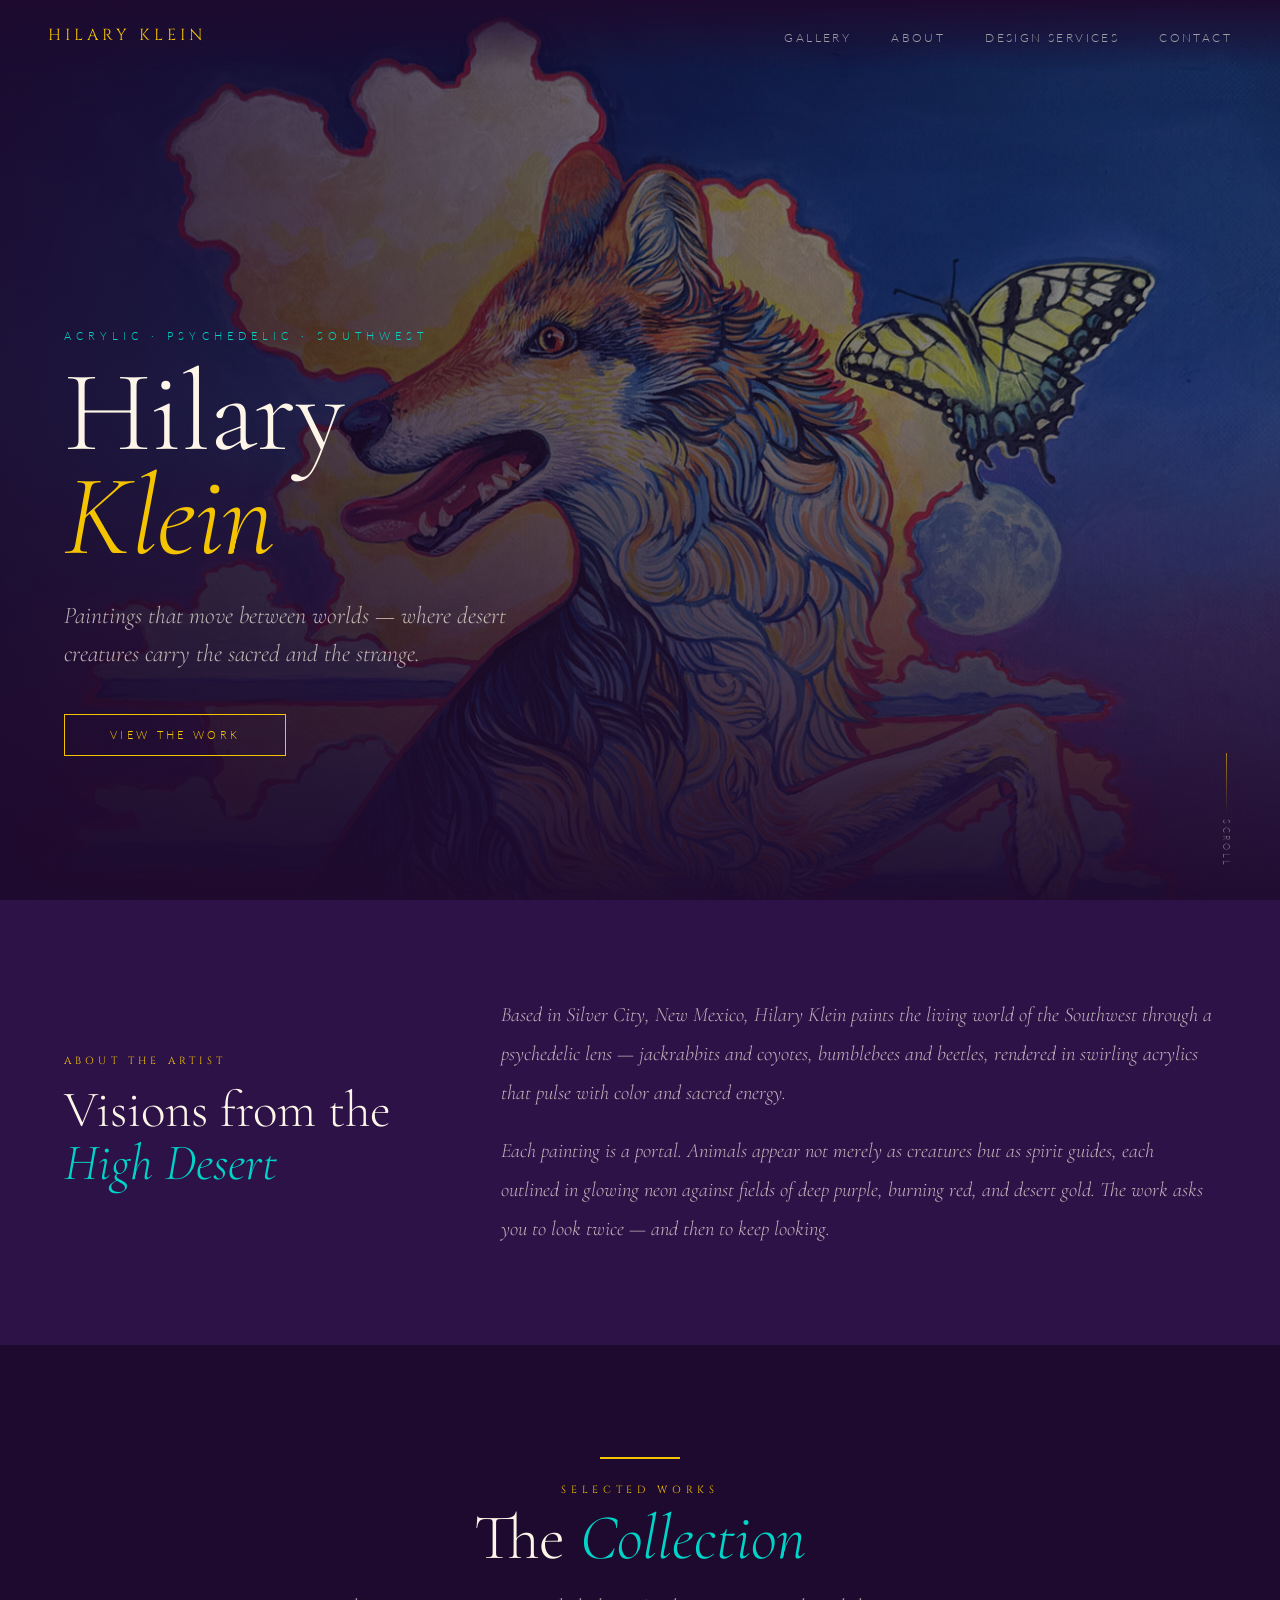
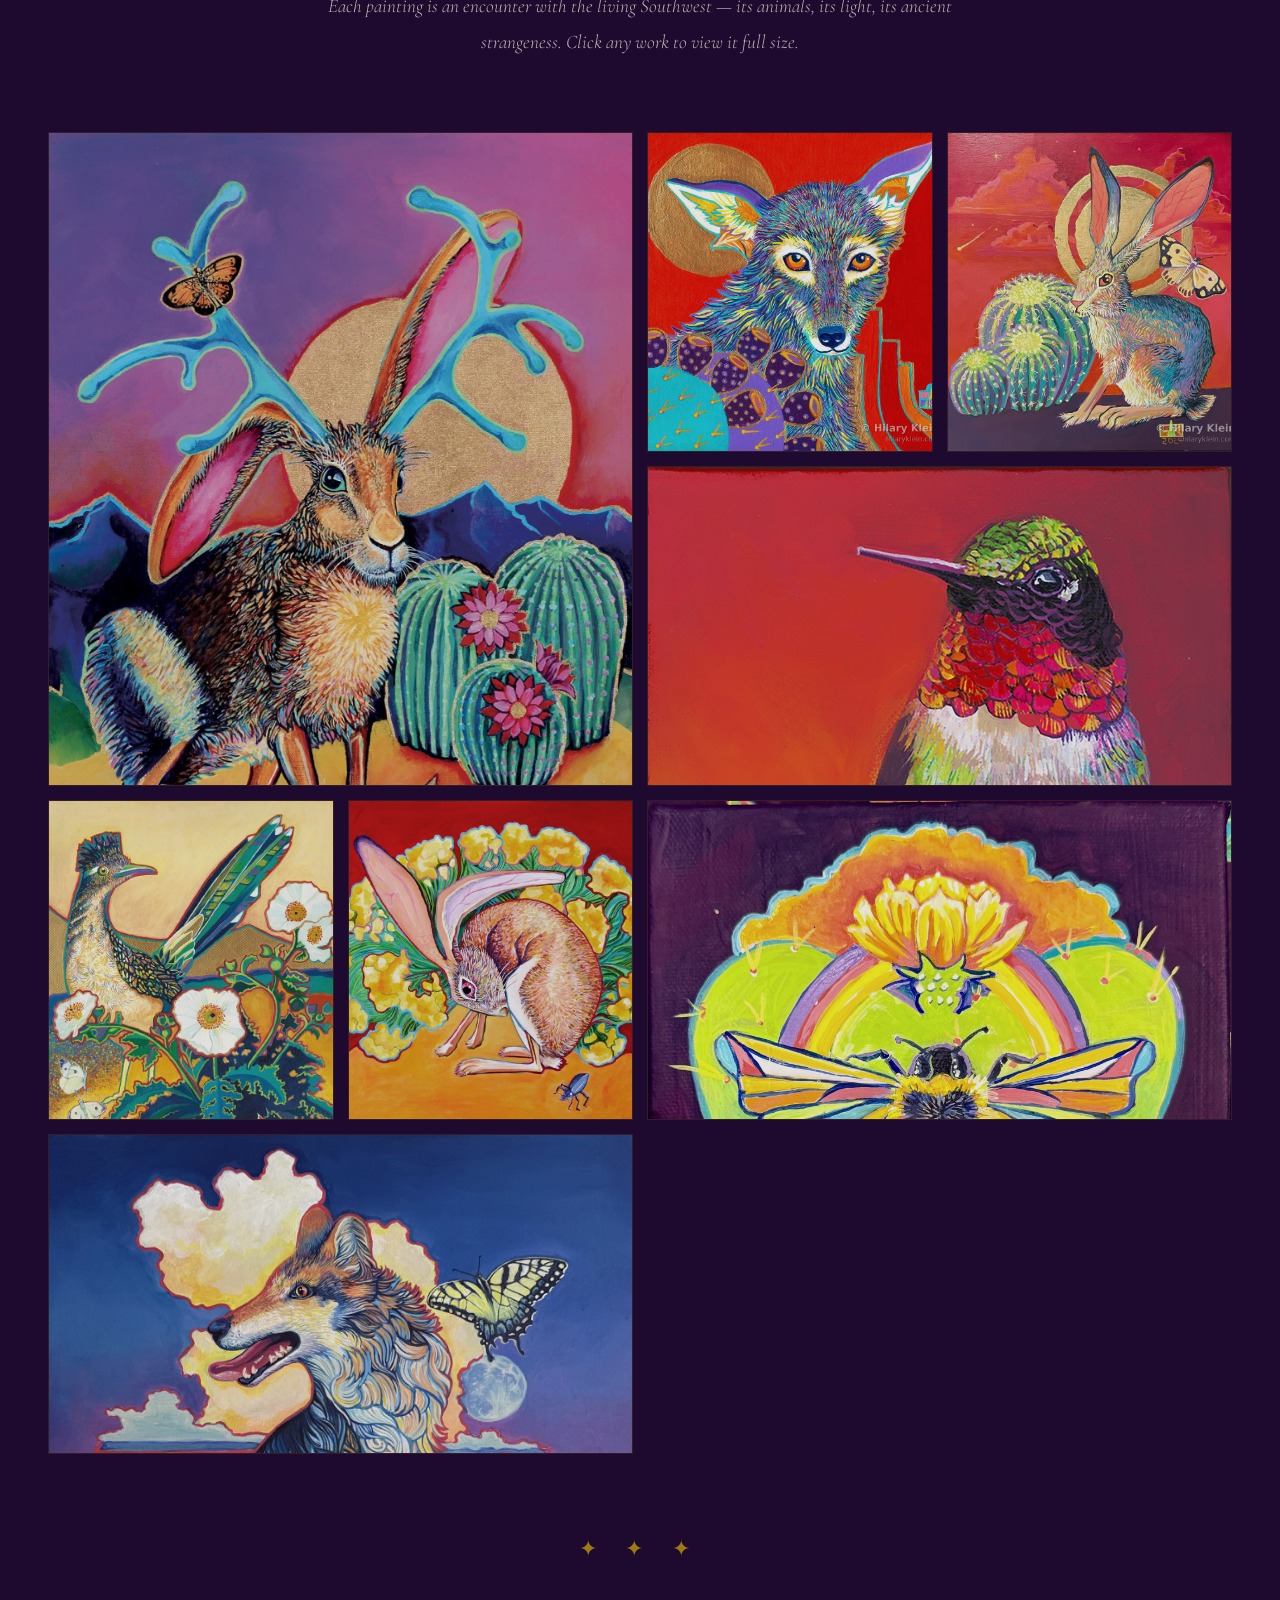
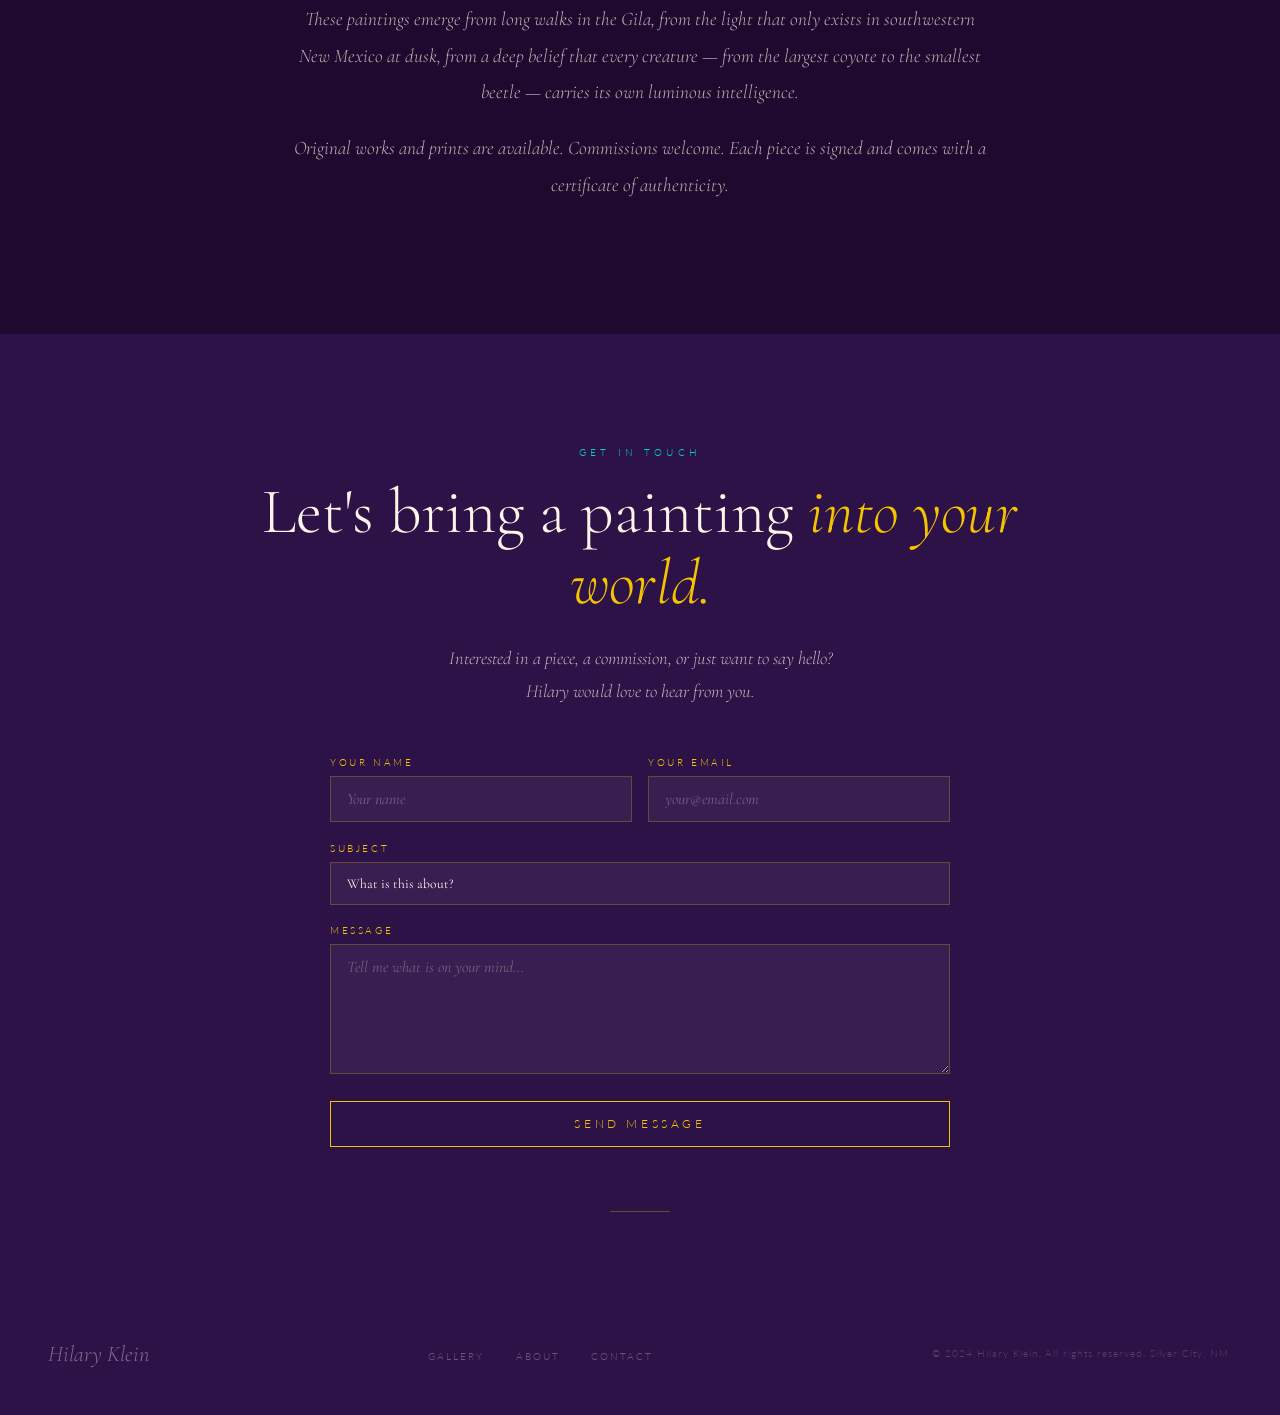
==== index.html @ 1bc92f83 "Update index.html" ====
<!DOCTYPE html>
<html lang="en">
<head>
<meta charset="UTF-8">
<meta name="viewport" content="width=device-width, initial-scale=1.0">
 <meta name="google-site-verification" content="1aD4cA0X-aENESCmuDW5V5ts0rR10QTyW8tJ0yF3YLQ" />
<title>Hilary Klein Designs — Artist</title>
<link href="https://fonts.googleapis.com/css2?family=Cormorant+Garamond:ital,wght@0,300;0,400;0,600;1,300;1,400;1,600&family=Cinzel:wght@400;600&family=Lato:wght@300;400&display=swap" rel="stylesheet">
<link rel="stylesheet" href="shared.css">
<link rel="stylesheet" href="index.css">
</head>
<body>

<!-- ── NAV ── -->
<nav>
  <a href="#" class="nav-logo">Hilary Klein</a>
  <ul class="nav-links">
    <li><a href="#gallery">Gallery</a></li>
    <li><a href="#about">About</a></li>
   <li><a href="services.html" >Design Services</a></li>
    <li><a href="#contact">Contact</a></li>
  </ul>
</nav>

<!-- ── HERO ── -->
<section class="hero">
  <div class="hero-image"></div>
  <div class="hero-overlay"></div>
  <div class="hero-content">
    <p class="hero-eyebrow">Acrylic · Psychedelic · Southwest</p>
    <h1 class="hero-name">
      Hilary
      <em>Klein</em>
    </h1>
    <p class="hero-tagline">Paintings that move between worlds — where desert creatures carry the sacred and the strange.</p>
    <a href="#gallery" class="hero-btn">View the Work</a>
  </div>
  <div class="scroll-cue">
    <div class="scroll-line"></div>
    <span>Scroll</span>
  </div>
</section>

<!-- ── ABOUT ── -->
<section id="about" style="background: var(--purple-mid);">
  <div class="about-strip">
    <div>
      <p class="about-label">About the Artist</p>
      <h2 class="about-heading">Visions from the <em>High Desert</em></h2>
    </div>
    <div class="about-text">
      <p>Based in Silver City, New Mexico, Hilary Klein paints the living world of the Southwest through a psychedelic lens — jackrabbits and coyotes, bumblebees and beetles, rendered in swirling acrylics that pulse with color and sacred energy.</p>
      <p>Each painting is a portal. Animals appear not merely as creatures but as spirit guides, each outlined in glowing neon against fields of deep purple, burning red, and desert gold. The work asks you to look twice — and then to keep looking.</p>
    </div>
  </div>
</section>

<!-- ── GALLERY ── -->
<section class="gallery-section" id="gallery">
  <p class="section-title">Selected Works</p>
  <h2 class="section-heading">The <em>Collection</em></h2>
  <p class="section-intro">
    Each painting is an encounter with the living Southwest — its animals, its light, its ancient strangeness. Click any work to view it full size.
  </p>

  <div class="mosaic" id="mosaic">

    <div class="tile" data-src="wm_bewareofsharpobjecgts.jpg" data-title="Beware of Sharp Objects" data-index="0">
      <img src="wm_bewareofsharpobjecgts.jpg" alt="Beware of Sharp Objects — Hilary Klein">
      <div class="tile-overlay">
        <div class="tile-info">
          <span class="tile-name">Beware of Sharp Objects</span>
          <span class="tile-meta">Acrylic on Canvas</span>
        </div>
      </div>
      <div class="tile-zoom">⊕</div>
    </div>

    <div class="tile" data-src="wm_coyote-red-sky.jpg" data-title="Coyote Red Sky" data-index="1">
      <img src="wm_coyote-red-sky.jpg" alt="Coyote Red Sky — Hilary Klein">
      <div class="tile-overlay">
        <div class="tile-info">
          <span class="tile-name">Coyote Red Sky</span>
          <span class="tile-meta">Acrylic on Canvas</span>
        </div>
      </div>
      <div class="tile-zoom">⊕</div>
    </div>

    <div class="tile" data-src="wm_bunny-in-red-sky.jpg" data-title="Bunny in Red Sky" data-index="2">
      <img src="wm_bunny-in-red-sky.jpg" alt="Bunny in Red Sky — Hilary Klein">
      <div class="tile-overlay">
        <div class="tile-info">
          <span class="tile-name">Bunny in Red Sky</span>
          <span class="tile-meta">Acrylic on Canvas</span>
        </div>
      </div>
      <div class="tile-zoom">⊕</div>
    </div>

    <div class="tile" data-src="wm_hummingbird.jpg" data-title="Hummingbird" data-index="3">
      <img src="wm_hummingbird.jpg" alt="Hummingbird — Hilary Klein">
      <div class="tile-overlay">
        <div class="tile-info">
          <span class="tile-name">Hummingbird</span>
          <span class="tile-meta">Acrylic on Canvas</span>
        </div>
      </div>
      <div class="tile-zoom">⊕</div>
    </div>

    <div class="tile" data-src="wm_In-plain-sight-web.jpg" data-title="In Plain Sight" data-index="4">
      <img src="wm_In-plain-sight-web.jpg" alt="In Plain Sight — Hilary Klein">
      <div class="tile-overlay">
        <div class="tile-info">
          <span class="tile-name">In Plain Sight</span>
          <span class="tile-meta">Acrylic on Canvas</span>
        </div>
      </div>
      <div class="tile-zoom">⊕</div>
    </div>

    <div class="tile" data-src="painting3.jpg" data-title="Jackrabbit & Marigolds" data-index="5">
      <img src="painting3.jpg" alt="Jackrabbit & Marigolds — Hilary Klein">
      <div class="tile-overlay">
        <div class="tile-info">
          <span class="tile-name">Jackrabbit & Marigolds</span>
          <span class="tile-meta">Acrylic on Canvas</span>
        </div>
      </div>
      <div class="tile-zoom">⊕</div>
    </div>

    <div class="tile" data-src="painting1.jpg" data-title="Bumblebee Heart" data-index="6">
      <img src="painting1.jpg" alt="Bumblebee Heart — Hilary Klein">
      <div class="tile-overlay">
        <div class="tile-info">
          <span class="tile-name">Bumblebee Heart</span>
          <span class="tile-meta">Acrylic on Canvas</span>
        </div>
      </div>
      <div class="tile-zoom">⊕</div>
    </div>

    <div class="tile" data-src="painting2.jpg" data-title="Coyote & Swallowtail" data-index="7">
      <img src="painting2.jpg" alt="Coyote & Swallowtail — Hilary Klein">
      <div class="tile-overlay">
        <div class="tile-info">
          <span class="tile-name">Coyote & Swallowtail</span>
          <span class="tile-meta">Acrylic on Canvas</span>
        </div>
      </div>
      <div class="tile-zoom">⊕</div>
    </div>

  </div>

  <!-- Below gallery text -->
  <div class="gallery-footer-text">
    <span class="ornament">✦ ✦ ✦</span>
    <p>
      These paintings emerge from long walks in the Gila, from the light that only exists in southwestern New Mexico at dusk, from a deep belief that every creature — from the largest coyote to the smallest beetle — carries its own luminous intelligence.
    </p>
    <p>
      Original works and prints are available. Commissions welcome. Each piece is signed and comes with a certificate of authenticity.
    </p>
  </div>
</section>

<!-- ── FOOTER ── -->
<footer id="contact">
  <div class="footer-glow"></div>
  <div class="footer-main">
    <p class="footer-label">Get in Touch</p>
    <h2 class="footer-heading">Let's bring a painting <em>into your world.</em></h2>
    <p class="footer-body">
      Interested in a piece, a commission, or just want to say hello?<br>
      Hilary would love to hear from you.
    </p>
    <form action="https://formspree.io/f/mwvnrdnn" method="POST" class="contact-form" id="contact-form">
      <div class="form-row">
        <div class="form-group">
          <label for="fname">Your Name</label>
          <input type="text" id="fname" name="name" placeholder="Your name" required>
        </div>
        <div class="form-group">
          <label for="femail">Your Email</label>
          <input type="email" id="femail" name="email" placeholder="your@email.com" required>
        </div>
      </div>
      <div class="form-group">
        <label for="fsubject">Subject</label>
        <select id="fsubject" name="subject">
          <option value="">What is this about?</option>
          <option value="Original Painting">Interested in an original painting</option>
          <option value="Print">Interested in a print</option>
          <option value="Commission">Commission inquiry</option>
          <option value="General">Just saying hello</option>
        </select>
      </div>
      <div class="form-group">
        <label for="fmessage">Message</label>
        <textarea id="fmessage" name="message" rows="5" placeholder="Tell me what is on your mind..." required></textarea>
      </div>
      <button type="submit" class="form-submit">Send Message</button>
      <p class="form-success" id="form-success" style="display:none;">Thank you! Your message has been sent. Hilary will be in touch soon.</p>
    </form>
    <div class="footer-divider"></div>
  </div>
  <div class="footer-bottom">
    <span class="footer-sig">Hilary Klein</span>
    <ul class="footer-nav">
      <li><a href="#gallery">Gallery</a></li>
      <li><a href="#about">About</a></li>
      <li><a href="#contact">Contact</a></li>
    </ul>
    <span class="footer-copy">© 2024 Hilary Klein. All rights reserved. Silver City, NM.</span>
  </div>
</footer>

<!-- ── LIGHTBOX ── -->
<div class="lightbox" id="lightbox" role="dialog" aria-modal="true">
  <div class="lightbox-inner">
    <button class="lightbox-close" id="lb-close" aria-label="Close">✕</button>
    <button class="lb-prev" id="lb-prev" aria-label="Previous">←</button>
    <img src="" alt="" id="lb-img">
    <button class="lb-next" id="lb-next" aria-label="Next">→</button>
    <span class="lightbox-caption" id="lb-caption"></span>
  </div>
</div>

<script data-cfasync="false" src="/cdn-cgi/scripts/5c5dd728/cloudflare-static/email-decode.min.js"></script><script>
  // Build image list from tiles
  const tiles = Array.from(document.querySelectorAll('.tile'));
  const images = tiles.map(t => ({
    src: t.dataset.src,
    title: t.dataset.title
  }));

  let current = 0;
  const lb = document.getElementById('lightbox');
  const lbImg = document.getElementById('lb-img');
  const lbCap = document.getElementById('lb-caption');

  function openLightbox(index) {
    current = index;
    lbImg.src = images[current].src;
    lbImg.alt = images[current].title;
    lbCap.textContent = images[current].title;
    lb.classList.add('active');
    document.body.style.overflow = 'hidden';
  }

  function closeLightbox() {
    lb.classList.remove('active');
    document.body.style.overflow = '';
    setTimeout(() => { lbImg.src = ''; }, 400);
  }

  function showNext() {
    current = (current + 1) % images.length;
    lbImg.style.opacity = 0;
    setTimeout(() => {
      lbImg.src = images[current].src;
      lbCap.textContent = images[current].title;
      lbImg.style.opacity = 1;
    }, 200);
  }

  function showPrev() {
    current = (current - 1 + images.length) % images.length;
    lbImg.style.opacity = 0;
    setTimeout(() => {
      lbImg.src = images[current].src;
      lbCap.textContent = images[current].title;
      lbImg.style.opacity = 1;
    }, 200);
  }

  // Attach tile clicks
  tiles.forEach((tile, i) => {
    tile.addEventListener('click', () => openLightbox(i));
  });

  document.getElementById('lb-close').addEventListener('click', closeLightbox);
  document.getElementById('lb-next').addEventListener('click', showNext);
  document.getElementById('lb-prev').addEventListener('click', showPrev);

  // Close on backdrop click
  lb.addEventListener('click', e => { if (e.target === lb) closeLightbox(); });

  // Keyboard navigation
  document.addEventListener('keydown', e => {
    if (!lb.classList.contains('active')) return;
    if (e.key === 'Escape') closeLightbox();
    if (e.key === 'ArrowRight') showNext();
    if (e.key === 'ArrowLeft') showPrev();
  });

  lbImg.style.transition = 'opacity .2s ease';
</script>


<script>
  var contactForm = document.getElementById('contact-form');
  if (contactForm) {
    contactForm.addEventListener('submit', function(e) {
      var btn = contactForm.querySelector('.form-submit');
      btn.textContent = 'Sending...';
      btn.disabled = true;
      // Let formspree handle the actual submission
      setTimeout(function() {
        var success = document.getElementById('form-success');
        if (success) success.style.display = 'block';
        btn.textContent = 'Sent!';
      }, 2000);
    });
  }
</script>
</body>
</html>
---- shared.css ----
/* ============================================================
   shared.css — Hilary Klein Designs
   Common styles for index.html and services.html
   ============================================================ */

*, *::before, *::after { box-sizing: border-box; margin: 0; padding: 0; }

:root {
  --purple:    #1E0A2E;
  --purple-mid:#2D1248;
  --purple-light: #4A1F6E;
  --gold:      #F5C400;
  --gold-soft: #E8A820;
  --cyan:      #00D4C8;
  --red:       #C8001A;
  --orange:    #E8650A;
  --cream:     #FDF6E8;
  --cream-dim: rgba(253,246,232,0.7);
}

html { scroll-behavior: smooth; }

body {
  background: var(--purple);
  color: var(--cream);
  font-family: 'Lato', sans-serif;
  font-weight: 300;
  overflow-x: hidden;
  cursor: default;
}

/* ── NAV ───────────────────────────────────────── */
nav {
  position: fixed;
  top: 0; left: 0; right: 0;
  z-index: 100;
  padding: 1.5rem 3rem;
  display: flex;
  justify-content: space-between;
  align-items: center;
  background: linear-gradient(to bottom, rgba(30,10,46,0.95), transparent);
}

.nav-logo {
  font-family: 'Cinzel', serif;
  font-size: 1rem;
  letter-spacing: 0.25em;
  color: var(--gold);
  text-transform: uppercase;
  text-decoration: none;
}

.nav-links {
  display: flex;
  gap: 2.5rem;
  list-style: none;
}

.nav-links a {
  font-family: 'Lato', sans-serif;
  font-weight: 300;
  font-size: 0.75rem;
  letter-spacing: 0.2em;
  text-transform: uppercase;
  color: rgba(253,246,232,0.6);
  text-decoration: none;
  transition: color .25s;
}

.nav-links a:hover { color: var(--cyan); }
.nav-links a.active { color: var(--gold); }

/* ── SCROLL CUE ─────────────────────────────────── */
.scroll-cue {
  position: absolute;
  bottom: 2rem;
  right: 3rem;
  z-index: 2;
  display: flex;
  flex-direction: column;
  align-items: center;
  gap: .4rem;
  opacity: 0;
  animation: fadeIn 1s 1.4s ease forwards;
}

.scroll-cue span {
  font-size: 0.55rem;
  letter-spacing: 0.3em;
  text-transform: uppercase;
  color: rgba(253,246,232,.35);
  writing-mode: vertical-rl;
}

.scroll-line {
  width: 1px;
  height: 60px;
  background: linear-gradient(to bottom, rgba(245,196,0,0.6), transparent);
  animation: pulse 2s 1.6s ease-in-out infinite;
}

/* ── SHARED SECTION LABELS ──────────────────────── */
.section-title {
  font-family: 'Cinzel', serif;
  font-size: 0.65rem;
  letter-spacing: 0.45em;
  text-transform: uppercase;
  color: var(--gold);
  text-align: center;
  margin-bottom: 0.6rem;
}

.section-heading {
  font-family: 'Cormorant Garamond', serif;
  font-weight: 300;
  font-size: clamp(2.8rem, 5vw, 5rem);
  text-align: center;
  color: var(--cream);
  margin-bottom: 1.2rem;
  line-height: 1;
}

.section-heading em { font-style: italic; color: var(--cyan); }

.section-intro {
  font-family: 'Cormorant Garamond', serif;
  font-style: italic;
  font-size: clamp(1rem, 1.5vw, 1.2rem);
  color: var(--cream-dim);
  text-align: center;
  max-width: 650px;
  margin: 0 auto 4.5rem;
  line-height: 1.85;
}

.ornament {
  color: var(--gold);
  font-size: 1.4rem;
  display: block;
  text-align: center;
  margin: 2.5rem 0;
  letter-spacing: 0.5em;
  opacity: 0.6;
}

/* ── SCROLL REVEAL ───────────────────────────────── */
.reveal {
  opacity: 0;
  transform: translateY(30px);
  transition: opacity 0.8s ease, transform 0.8s ease;
}

.reveal.visible {
  opacity: 1;
  transform: translateY(0);
}

/* ── LIGHTBOX ───────────────────────────────────── */
.lightbox {
  position: fixed;
  inset: 0;
  z-index: 1000;
  background: rgba(10,4,18,0.97);
  display: flex;
  align-items: center;
  justify-content: center;
  opacity: 0;
  pointer-events: none;
  transition: opacity .4s ease;
  backdrop-filter: blur(8px);
}

.lightbox.active {
  opacity: 1;
  pointer-events: all;
}

.lightbox-inner {
  position: relative;
  max-width: 92vw;
  max-height: 92vh;
  display: flex;
  align-items: center;
  justify-content: center;
}

.lightbox img {
  max-width: 92vw;
  max-height: 88vh;
  object-fit: contain;
  border: 1px solid rgba(245,196,0,0.2);
  transform: scale(0.92);
  transition: transform .4s cubic-bezier(.16,1,.3,1);
  box-shadow: 0 30px 100px rgba(0,0,0,0.8);
}

.lightbox.active img { transform: scale(1); }

.lightbox-close {
  position: absolute;
  top: -3rem;
  right: 0;
  background: none;
  border: 1px solid rgba(245,196,0,0.4);
  color: var(--gold);
  font-size: 1rem;
  width: 40px;
  height: 40px;
  border-radius: 50%;
  cursor: pointer;
  display: flex;
  align-items: center;
  justify-content: center;
  transition: background .2s;
  font-family: 'Lato', sans-serif;
}

.lightbox-close:hover { background: rgba(245,196,0,0.15); }

.lightbox-caption {
  position: absolute;
  bottom: -2.5rem;
  left: 0;
  font-family: 'Cormorant Garamond', serif;
  font-style: italic;
  font-size: 1rem;
  color: var(--cream-dim);
}

/* nav arrows */
.lb-prev, .lb-next {
  position: absolute;
  top: 50%;
  transform: translateY(-50%);
  background: rgba(245,196,0,0.1);
  border: 1px solid rgba(245,196,0,0.3);
  color: var(--gold);
  width: 48px;
  height: 48px;
  border-radius: 50%;
  cursor: pointer;
  font-size: 1.1rem;
  display: flex;
  align-items: center;
  justify-content: center;
  transition: background .2s;
}

.lb-prev { left: -4rem; }
.lb-next { right: -4rem; }
.lb-prev:hover, .lb-next:hover { background: rgba(245,196,0,0.25); }

/* zoom icon */
.tile-zoom,
.portfolio-item .tile-zoom {
  position: absolute;
  top: 1rem;
  right: 1rem;
  width: 36px;
  height: 36px;
  background: rgba(245,196,0,0.9);
  border-radius: 50%;
  display: flex;
  align-items: center;
  justify-content: center;
  opacity: 0;
  transform: scale(0.7);
  transition: opacity .3s ease, transform .3s ease;
  color: var(--purple);
  font-size: 1rem;
  z-index: 2;
}

.tile:hover .tile-zoom,
.portfolio-item:hover .tile-zoom {
  opacity: 1;
  transform: scale(1);
}

/* ── FOOTER ─────────────────────────────────────── */
footer {
  background: var(--purple-mid);
  position: relative;
  overflow: hidden;
}

.footer-glow {
  position: absolute;
  top: -40%;
  left: 50%;
  transform: translateX(-50%);
  width: 600px;
  height: 400px;
  background: radial-gradient(ellipse, rgba(0,212,200,0.08) 0%, transparent 70%);
  pointer-events: none;
}

.footer-main {
  max-width: 900px;
  margin: 0 auto;
  padding: 7rem 3rem 4rem;
  text-align: center;
  position: relative;
}

.footer-label {
  font-family: 'Lato', sans-serif;
  font-weight: 300;
  font-size: 0.65rem;
  letter-spacing: 0.4em;
  text-transform: uppercase;
  color: var(--cyan);
  margin-bottom: 1.2rem;
}

.footer-heading {
  font-family: 'Cormorant Garamond', serif;
  font-weight: 300;
  font-size: clamp(2.5rem, 5vw, 4.5rem);
  line-height: 1.1;
  color: var(--cream);
  margin-bottom: 1.5rem;
}

.footer-heading em { font-style: italic; color: var(--gold); }

.footer-body {
  font-family: 'Cormorant Garamond', serif;
  font-style: italic;
  font-size: 1.15rem;
  color: var(--cream-dim);
  line-height: 1.8;
  margin-bottom: 3rem;
}

.footer-email {
  display: inline-block;
  font-family: 'Lato', sans-serif;
  font-weight: 300;
  font-size: 0.75rem;
  letter-spacing: 0.25em;
  text-transform: uppercase;
  color: var(--gold);
  text-decoration: none;
  border-bottom: 1px solid rgba(245,196,0,0.35);
  padding-bottom: 2px;
  transition: color .2s, border-color .2s;
}

.footer-email:hover { color: var(--cyan); border-color: var(--cyan); }

.footer-divider {
  width: 60px;
  height: 1px;
  background: rgba(245,196,0,0.3);
  margin: 4rem auto;
}

.footer-bottom {
  display: flex;
  justify-content: space-between;
  align-items: center;
  flex-wrap: wrap;
  gap: 1rem;
  padding: 0 3rem 3rem;
  max-width: 1300px;
  margin: 0 auto;
}

.footer-sig {
  font-family: 'Cormorant Garamond', serif;
  font-style: italic;
  font-size: 1.4rem;
  color: rgba(253,246,232,0.4);
}

.footer-nav {
  display: flex;
  gap: 2rem;
  list-style: none;
}

.footer-nav a {
  font-size: 0.6rem;
  letter-spacing: 0.2em;
  text-transform: uppercase;
  color: rgba(253,246,232,0.3);
  text-decoration: none;
  transition: color .2s;
}

.footer-nav a:hover { color: var(--gold); }

.footer-copy {
  font-size: 0.6rem;
  color: rgba(253,246,232,0.2);
  letter-spacing: 0.1em;
}

/* ── CONTACT FORM ────────────────────────────────── */
.contact-form {
  max-width: 620px;
  margin: 0 auto 1rem;
  text-align: left;
}

.form-row {
  display: grid;
  grid-template-columns: 1fr 1fr;
  gap: 1rem;
}

.form-group {
  display: flex;
  flex-direction: column;
  margin-bottom: 1.2rem;
}

.form-group label {
  font-family: 'Lato', sans-serif;
  font-weight: 300;
  font-size: 0.65rem;
  letter-spacing: 0.25em;
  text-transform: uppercase;
  color: var(--gold);
  margin-bottom: 0.5rem;
}

.form-group input,
.form-group select,
.form-group textarea {
  background: rgba(255,255,255,0.05);
  border: 1px solid rgba(245,196,0,0.25);
  color: var(--cream);
  font-family: 'Cormorant Garamond', serif;
  font-style: italic;
  font-size: 1rem;
  padding: 0.75rem 1rem;
  outline: none;
  transition: border-color .25s;
  border-radius: 0;
  width: 100%;
  -webkit-appearance: none;
}

.form-group select {
  font-style: normal;
  font-size: 0.85rem;
  cursor: pointer;
}

.form-group select option {
  background: var(--purple-mid);
  color: var(--cream);
}

.form-group input::placeholder,
.form-group textarea::placeholder {
  color: rgba(253,246,232,0.3);
}

.form-group input:focus,
.form-group select:focus,
.form-group textarea:focus {
  border-color: var(--gold);
  background: rgba(245,196,0,0.05);
}

.form-group textarea {
  resize: vertical;
  min-height: 130px;
}

.form-submit {
  display: inline-block;
  padding: 0.9rem 3rem;
  background: transparent;
  border: 1px solid var(--gold);
  color: var(--gold);
  font-family: 'Lato', sans-serif;
  font-weight: 300;
  font-size: 0.75rem;
  letter-spacing: 0.3em;
  text-transform: uppercase;
  cursor: pointer;
  transition: background .25s, color .25s;
  width: 100%;
  margin-top: 0.5rem;
}

.form-submit:hover {
  background: var(--gold);
  color: var(--purple);
}

.form-success {
  font-family: 'Cormorant Garamond', serif;
  font-style: italic;
  font-size: 1.1rem;
  color: var(--cyan);
  text-align: center;
  margin-top: 1rem;
}

/* ── MOBILE NAV HAMBURGER ───────────────────────── */
.nav-hamburger {
  display: none;
  background: none;
  border: none;
  cursor: pointer;
  flex-direction: column;
  gap: 5px;
  padding: 0.5rem;
}

.nav-hamburger span {
  display: block;
  width: 24px;
  height: 1px;
  background: var(--gold);
  transition: transform .3s, opacity .3s;
}

/* ── ANIMATIONS ─────────────────────────────────── */
@keyframes fadeUp {
  from { opacity: 0; transform: translateY(28px); }
  to   { opacity: 1; transform: translateY(0); }
}
@keyframes fadeIn {
  from { opacity: 0; }
  to   { opacity: 1; }
}
@keyframes slowZoom {
  from { transform: scale(1.03); }
  to   { transform: scale(1.10); }
}
@keyframes pulse {
  0%, 100% { opacity: 0.3; }
  50%       { opacity: 1; }
}
@keyframes float {
  0%, 100% { transform: translate(0, 0) scale(1); }
  33% { transform: translate(30px, -20px) scale(1.05); }
  66% { transform: translate(-20px, 15px) scale(0.95); }
}

/* ── RESPONSIVE (shared) ────────────────────────── */
@media (max-width: 900px) {
  nav { padding: 1.2rem 1.5rem; }
  .lb-prev { left: -2rem; }
  .lb-next { right: -2rem; }
  .footer-bottom { padding: 0 1.5rem 2rem; flex-direction: column; align-items: flex-start; }
}

@media (max-width: 580px) {
  .nav-hamburger { display: flex; }
  .nav-links {
    display: none;
    position: absolute;
    top: 100%;
    right: 0;
    background: rgba(30,10,46,0.97);
    backdrop-filter: blur(10px);
    flex-direction: column;
    padding: 2rem 3rem;
    gap: 1.5rem;
  }
  .nav-links.open { display: flex; }
  .form-row { grid-template-columns: 1fr; }
}
---- index.css ----
/* ============================================================
   index.css — Hilary Klein Designs
   Page-specific styles for index.html (Artist Portfolio)
   ============================================================ */

/* ── HERO ──────────────────────────────────────── */
.hero {
  position: relative;
  width: 100%;
  height: 100vh;
  min-height: 700px;
  overflow: hidden;
  display: flex;
  align-items: flex-end;
  padding-bottom: 9rem;
}

.hero-image {
  position: absolute;
  inset: 0;
  background: url('painting2.jpg') center top / cover no-repeat;
  filter: saturate(1.1) brightness(0.55);
  transform: scale(1.03);
  animation: slowZoom 20s ease-in-out infinite alternate;
}

.hero-overlay {
  position: absolute;
  inset: 0;
  background:
    linear-gradient(to right, rgba(30,10,46,0.82) 0%, rgba(30,10,46,0.2) 60%, transparent 100%),
    linear-gradient(to top, rgba(30,10,46,0.95) 0%, transparent 55%);
}

.hero-content {
  position: relative;
  z-index: 2;
  padding: 0 4rem;
  max-width: 700px;
}

.hero-eyebrow {
  font-family: 'Lato', sans-serif;
  font-weight: 300;
  font-size: 0.7rem;
  letter-spacing: 0.45em;
  text-transform: uppercase;
  color: var(--cyan);
  margin-bottom: 1.2rem;
  opacity: 0;
  animation: fadeUp .9s .3s ease forwards;
}

.hero-name {
  font-family: 'Cormorant Garamond', serif;
  font-weight: 300;
  font-size: clamp(4rem, 9vw, 9rem);
  line-height: 0.9;
  letter-spacing: -0.01em;
  color: var(--cream);
  opacity: 0;
  animation: fadeUp .9s .55s ease forwards;
}

.hero-name em {
  font-style: italic;
  color: var(--gold);
  display: block;
}

.hero-tagline {
  font-family: 'Cormorant Garamond', serif;
  font-style: italic;
  font-size: clamp(1.1rem, 2vw, 1.5rem);
  color: var(--cream-dim);
  margin-top: 1.8rem;
  line-height: 1.6;
  max-width: 480px;
  opacity: 0;
  animation: fadeUp .9s .8s ease forwards;
}

.hero-btn {
  display: inline-block;
  margin-top: 2.5rem;
  padding: 0.85rem 2.8rem;
  border: 1px solid var(--gold);
  color: var(--gold);
  font-family: 'Lato', sans-serif;
  font-weight: 300;
  font-size: 0.7rem;
  letter-spacing: 0.3em;
  text-transform: uppercase;
  text-decoration: none;
  transition: background .3s, color .3s;
  opacity: 0;
  animation: fadeUp .9s 1s ease forwards;
}

.hero-btn:hover {
  background: var(--gold);
  color: var(--purple);
}

/* ── ABOUT STRIP ───────────────────────────────── */
.about-strip {
  background: var(--purple-mid);
  padding: 6rem 4rem;
  display: grid;
  grid-template-columns: 1fr 2fr;
  gap: 5rem;
  align-items: center;
  max-width: 1300px;
  margin: 0 auto;
}

.about-label {
  font-family: 'Cinzel', serif;
  font-size: 0.65rem;
  letter-spacing: 0.4em;
  text-transform: uppercase;
  color: var(--gold);
  margin-bottom: 1rem;
}

.about-heading {
  font-family: 'Cormorant Garamond', serif;
  font-weight: 300;
  font-size: clamp(2.5rem, 4vw, 4rem);
  line-height: 1.05;
  color: var(--cream);
}

.about-heading em { font-style: italic; color: var(--cyan); }

.about-text {
  font-family: 'Cormorant Garamond', serif;
  font-style: italic;
  font-size: clamp(1.1rem, 1.6vw, 1.3rem);
  line-height: 1.9;
  color: var(--cream-dim);
}

.about-text p + p { margin-top: 1.2rem; }

/* ── GALLERY SECTION ───────────────────────────── */
.gallery-section {
  padding: 7rem 3rem;
  background: var(--purple);
  position: relative;
}

.gallery-section::before {
  content: '';
  display: block;
  width: 80px;
  height: 2px;
  background: var(--gold);
  margin: 0 auto 1.5rem;
}

/* ── MOSAIC ─────────────────────────────────────── */
.mosaic {
  display: grid;
  max-width: 1300px;
  margin: 0 auto;
  grid-template-columns: repeat(4, 1fr);
  grid-auto-rows: 320px;
  gap: 14px;
}

.tile:nth-child(1) { grid-column: span 2; grid-row: span 2; }
.tile:nth-child(4) { grid-column: span 2; }
.tile:nth-child(7) { grid-column: span 2; }
.tile:nth-child(8) { grid-column: span 2; }

.tile {
  position: relative;
  overflow: hidden;
  cursor: pointer;
  border: 1px solid rgba(245,196,0,0.1);
}

.tile img {
  width: 100%;
  height: 100%;
  object-fit: cover;
  object-position: top;
  display: block;
  transition: transform .6s cubic-bezier(.16,1,.3,1), filter .4s ease;
  filter: saturate(0.85) brightness(0.9);
}

.tile:hover img {
  transform: scale(1.06);
  filter: saturate(1.1) brightness(1);
}

.tile-overlay {
  position: absolute;
  inset: 0;
  background: linear-gradient(to top, rgba(30,10,46,0.85) 0%, transparent 50%);
  opacity: 0;
  transition: opacity .35s ease;
  display: flex;
  align-items: flex-end;
  padding: 1.5rem;
}

.tile:hover .tile-overlay { opacity: 1; }

.tile-info {
  transform: translateY(8px);
  transition: transform .35s ease;
}

.tile:hover .tile-info { transform: none; }

.tile-name {
  font-family: 'Cormorant Garamond', serif;
  font-style: italic;
  font-size: 1.2rem;
  color: var(--cream);
  display: block;
  margin-bottom: 0.2rem;
}

.tile-meta {
  font-size: 0.6rem;
  letter-spacing: 0.2em;
  text-transform: uppercase;
  color: var(--gold);
}

/* ── BELOW GALLERY TEXT ─────────────────────────── */
.gallery-footer-text {
  max-width: 700px;
  margin: 5rem auto 0;
  text-align: center;
}

.gallery-footer-text p {
  font-family: 'Cormorant Garamond', serif;
  font-style: italic;
  font-size: clamp(1rem, 1.5vw, 1.2rem);
  line-height: 1.9;
  color: var(--cream-dim);
  margin-bottom: 1.2rem;
}

/* ── RESPONSIVE (index-specific) ───────────────── */
@media (max-width: 900px) {
  .hero-content { padding: 0 2rem; }
  .about-strip { grid-template-columns: 1fr; gap: 2rem; padding: 4rem 2rem; }
  .mosaic {
    grid-template-columns: repeat(2, 1fr);
    grid-auto-rows: 240px;
  }
  .tile:nth-child(1) { grid-column: span 2; grid-row: span 1; }
  .tile:nth-child(4) { grid-column: span 1; }
  .tile:nth-child(7) { grid-column: span 1; }
  .tile:nth-child(8) { grid-column: span 1; }
}

@media (max-width: 580px) {
  .mosaic { grid-template-columns: 1fr; grid-auto-rows: 280px; }
  .tile:nth-child(1) { grid-column: span 1; }
  .gallery-section { padding: 5rem 1.2rem; }
}
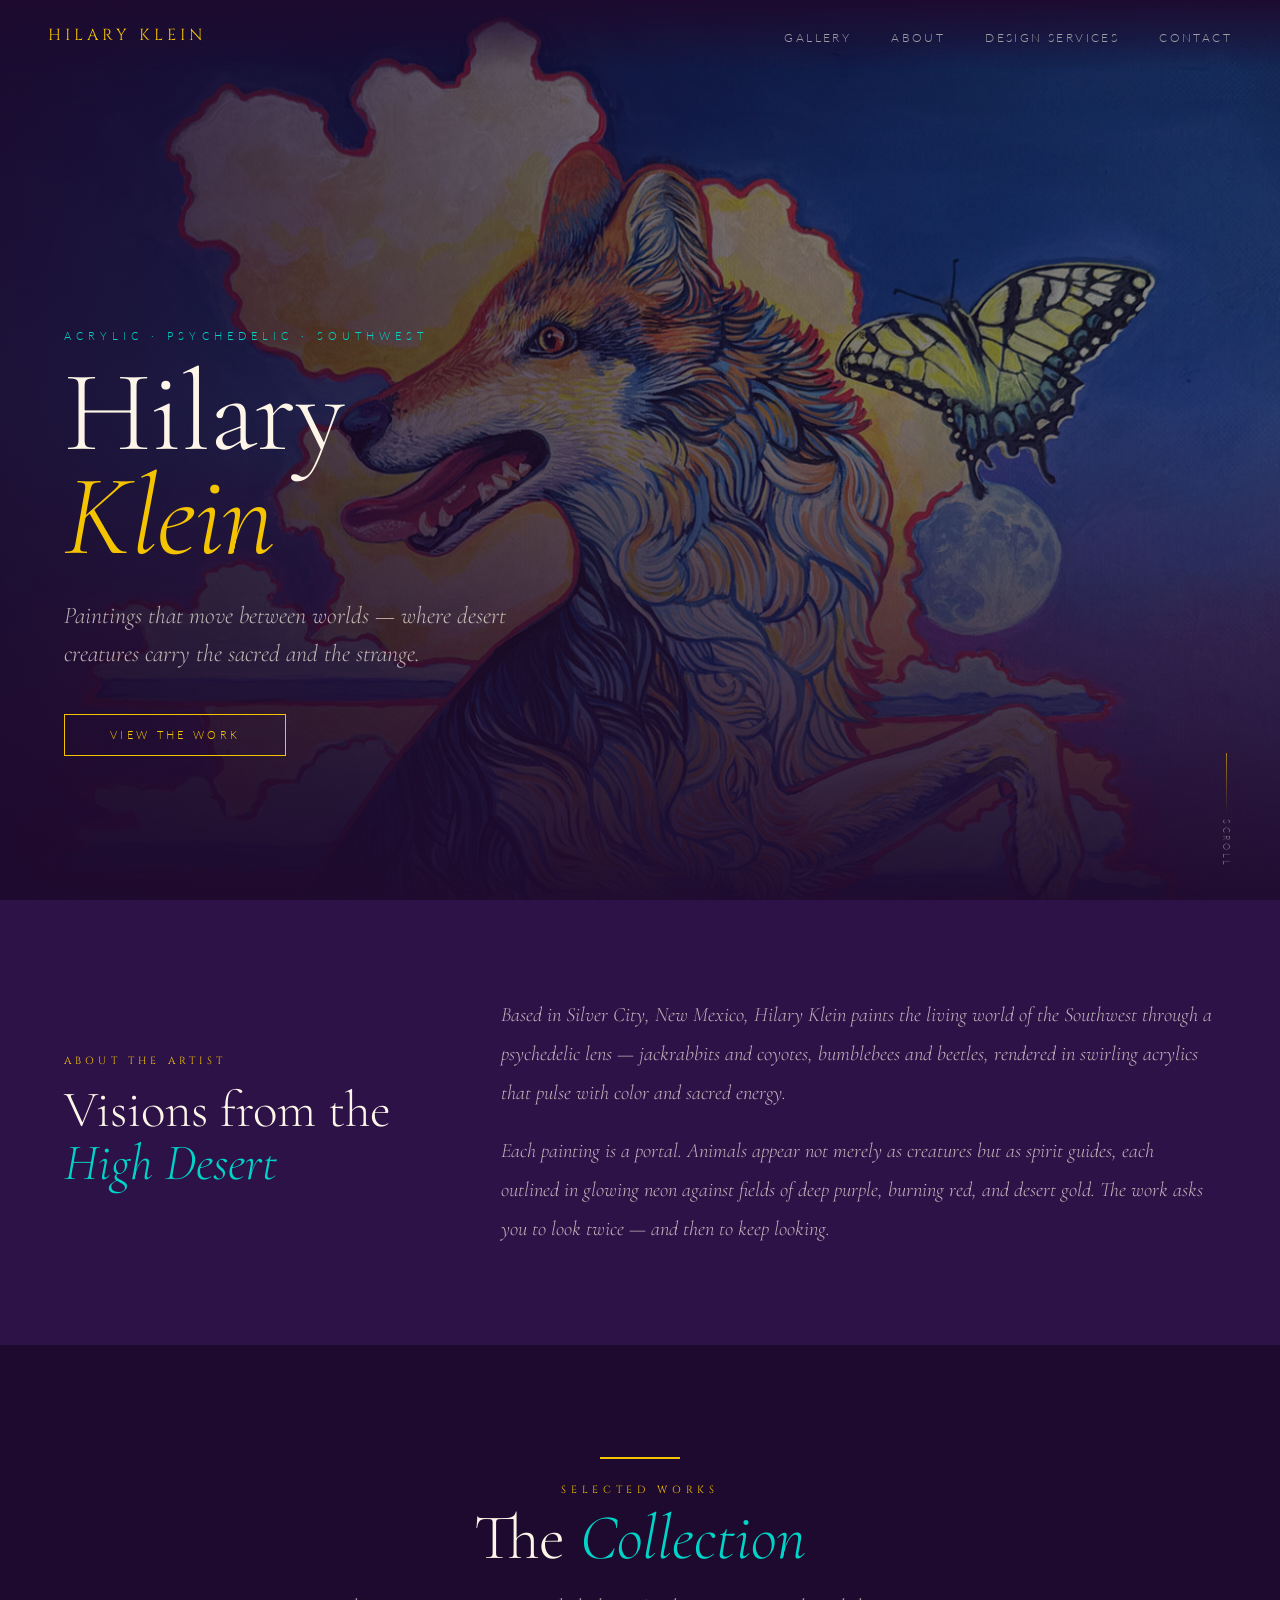
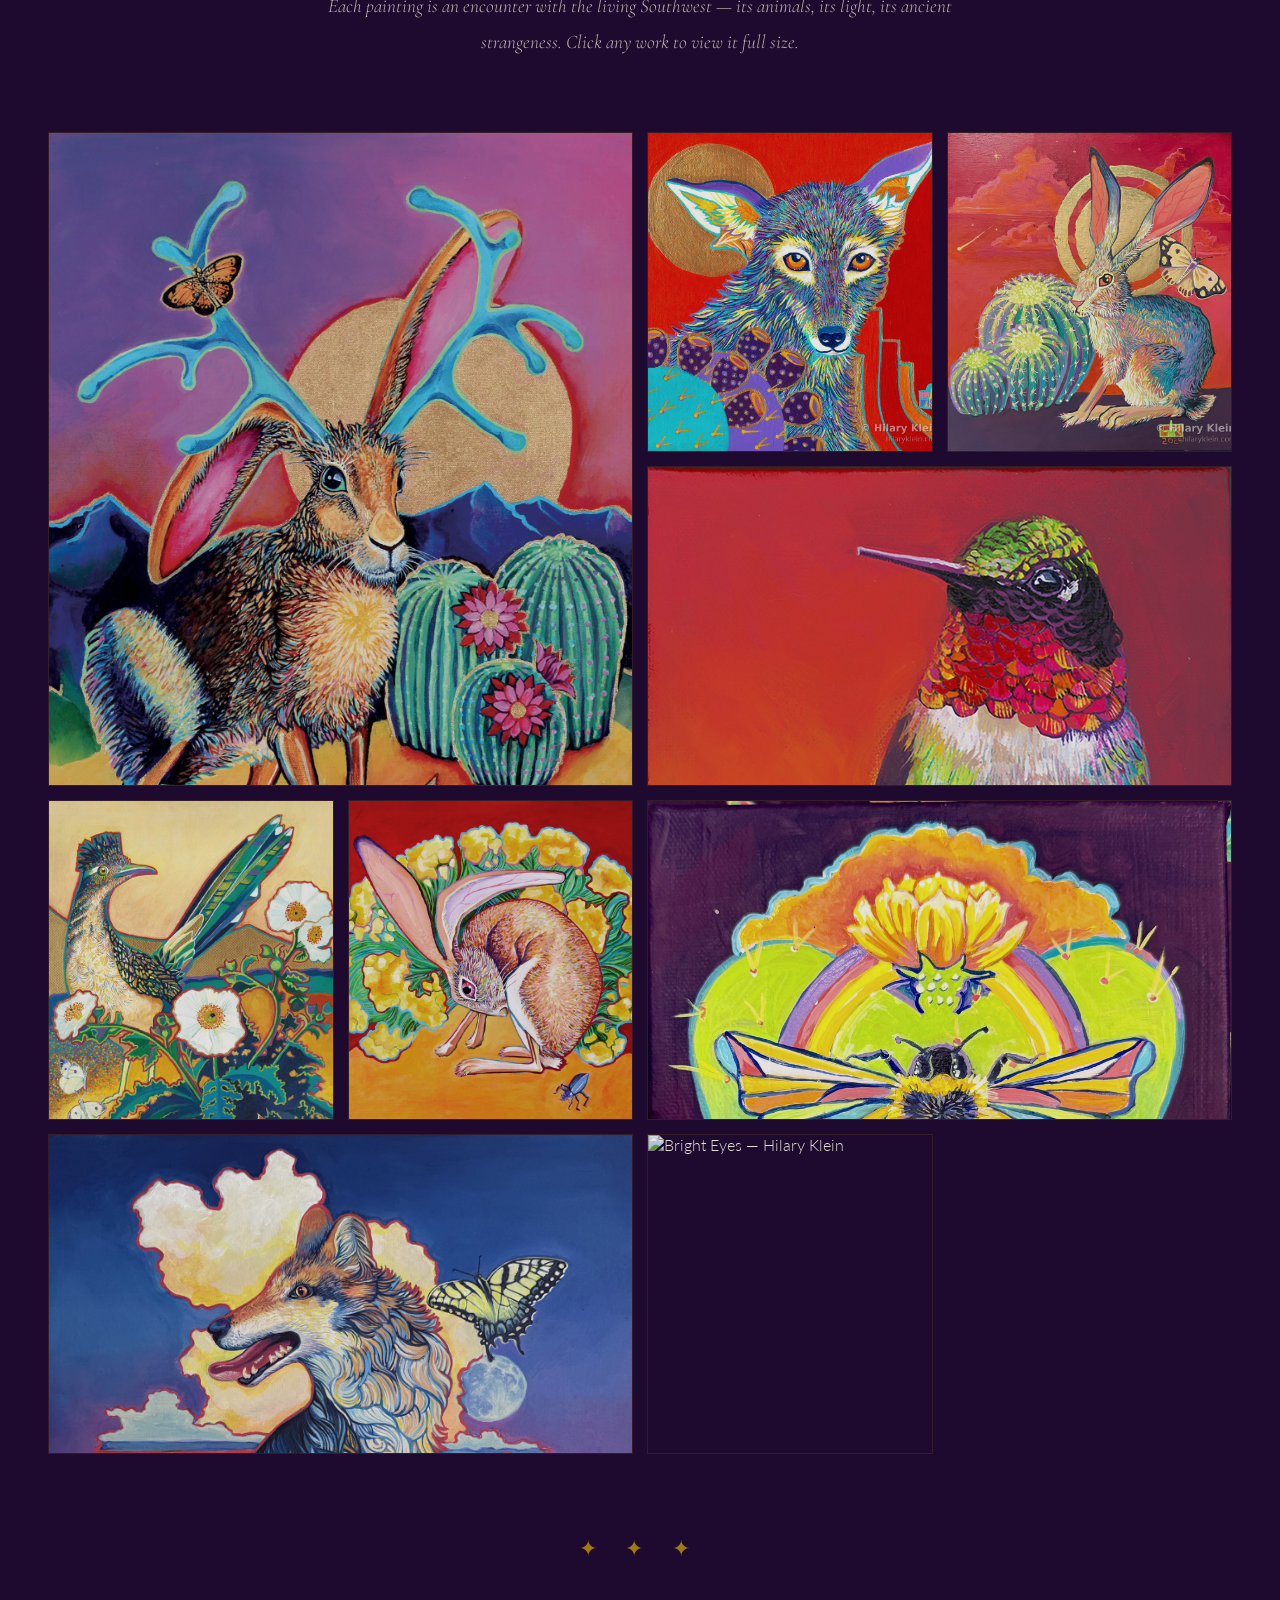
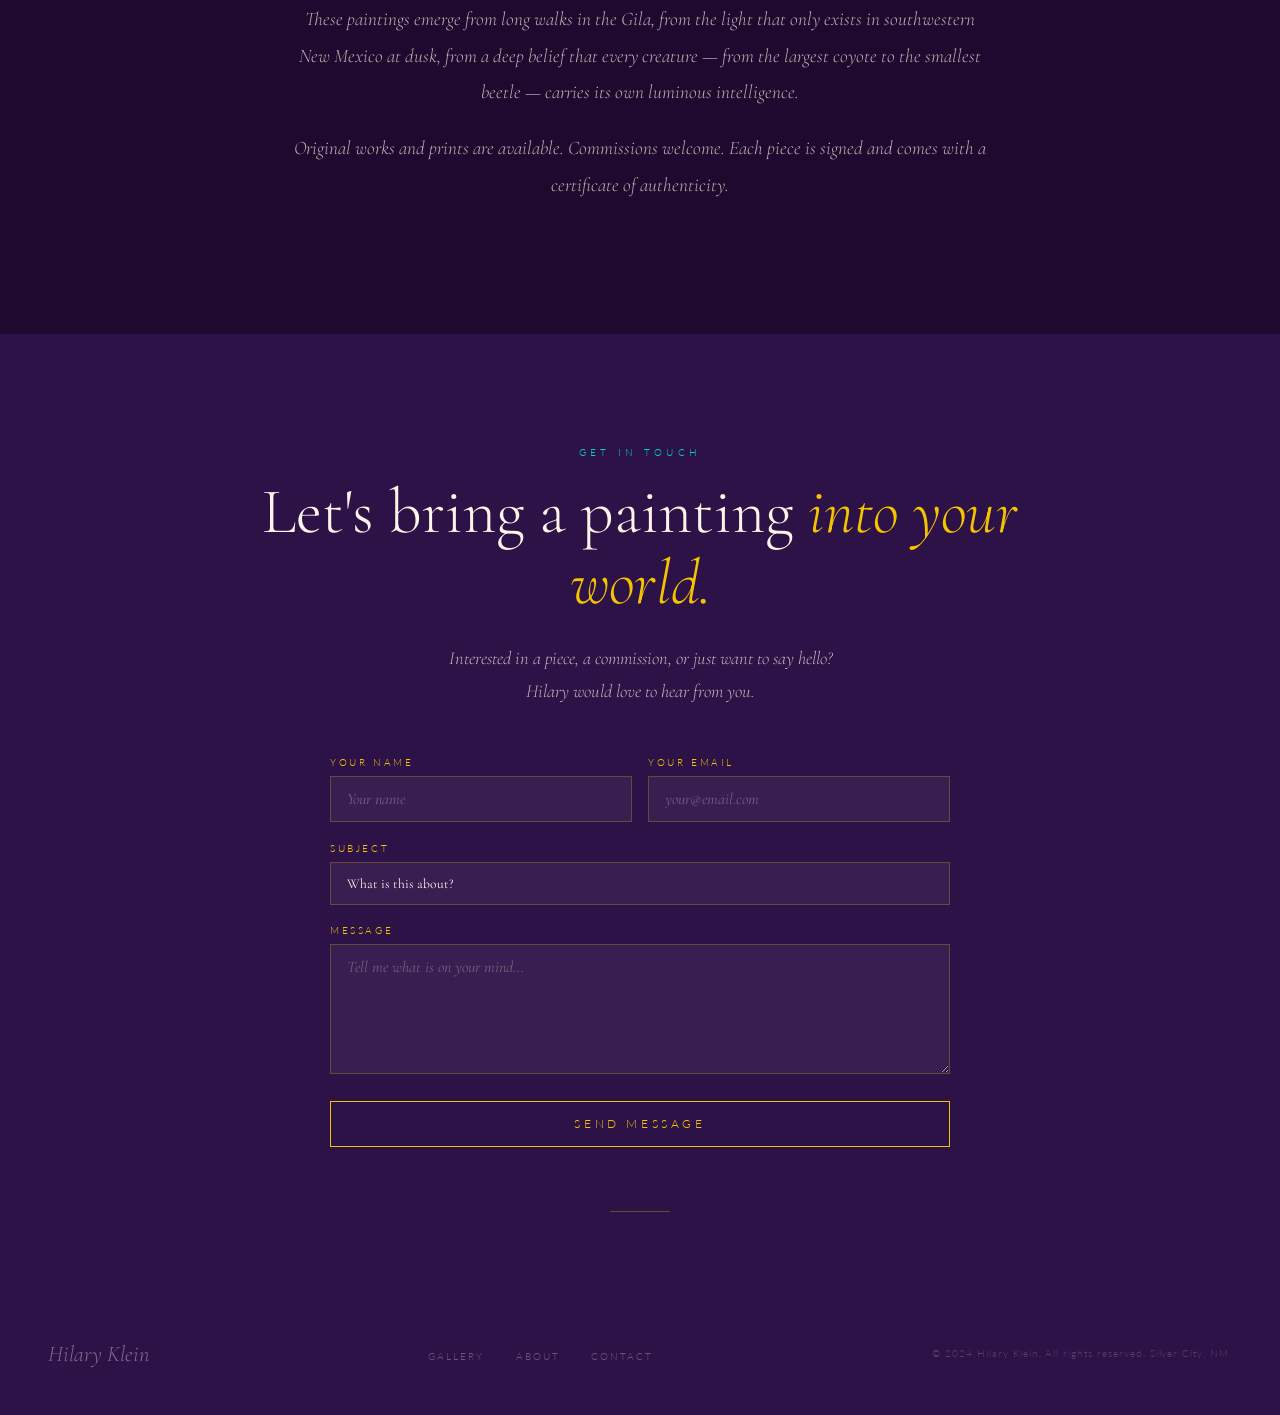
==== commit 2e73e7f6: "Update index.html" ====
--- a/index.html
+++ b/index.html
@@ -147,6 +147,17 @@
       <div class="tile-overlay">
         <div class="tile-info">
           <span class="tile-name">Coyote & Swallowtail</span>
+          <span class="tile-meta">Acrylic on Canvas</span>
+        </div>
+      </div>
+      <div class="tile-zoom">⊕</div>
+    </div>
+
+       <div class="tile" data-src="images/Bright-eyes.jpg‎" data-title="Bright Eyes" data-index="8">
+      <img src="images/Bright-eyes.jpg‎" alt="Bright Eyes — Hilary Klein">
+      <div class="tile-overlay">
+        <div class="tile-info">
+          <span class="tile-name">Bright Eyes</span>
           <span class="tile-meta">Acrylic on Canvas</span>
         </div>
       </div>
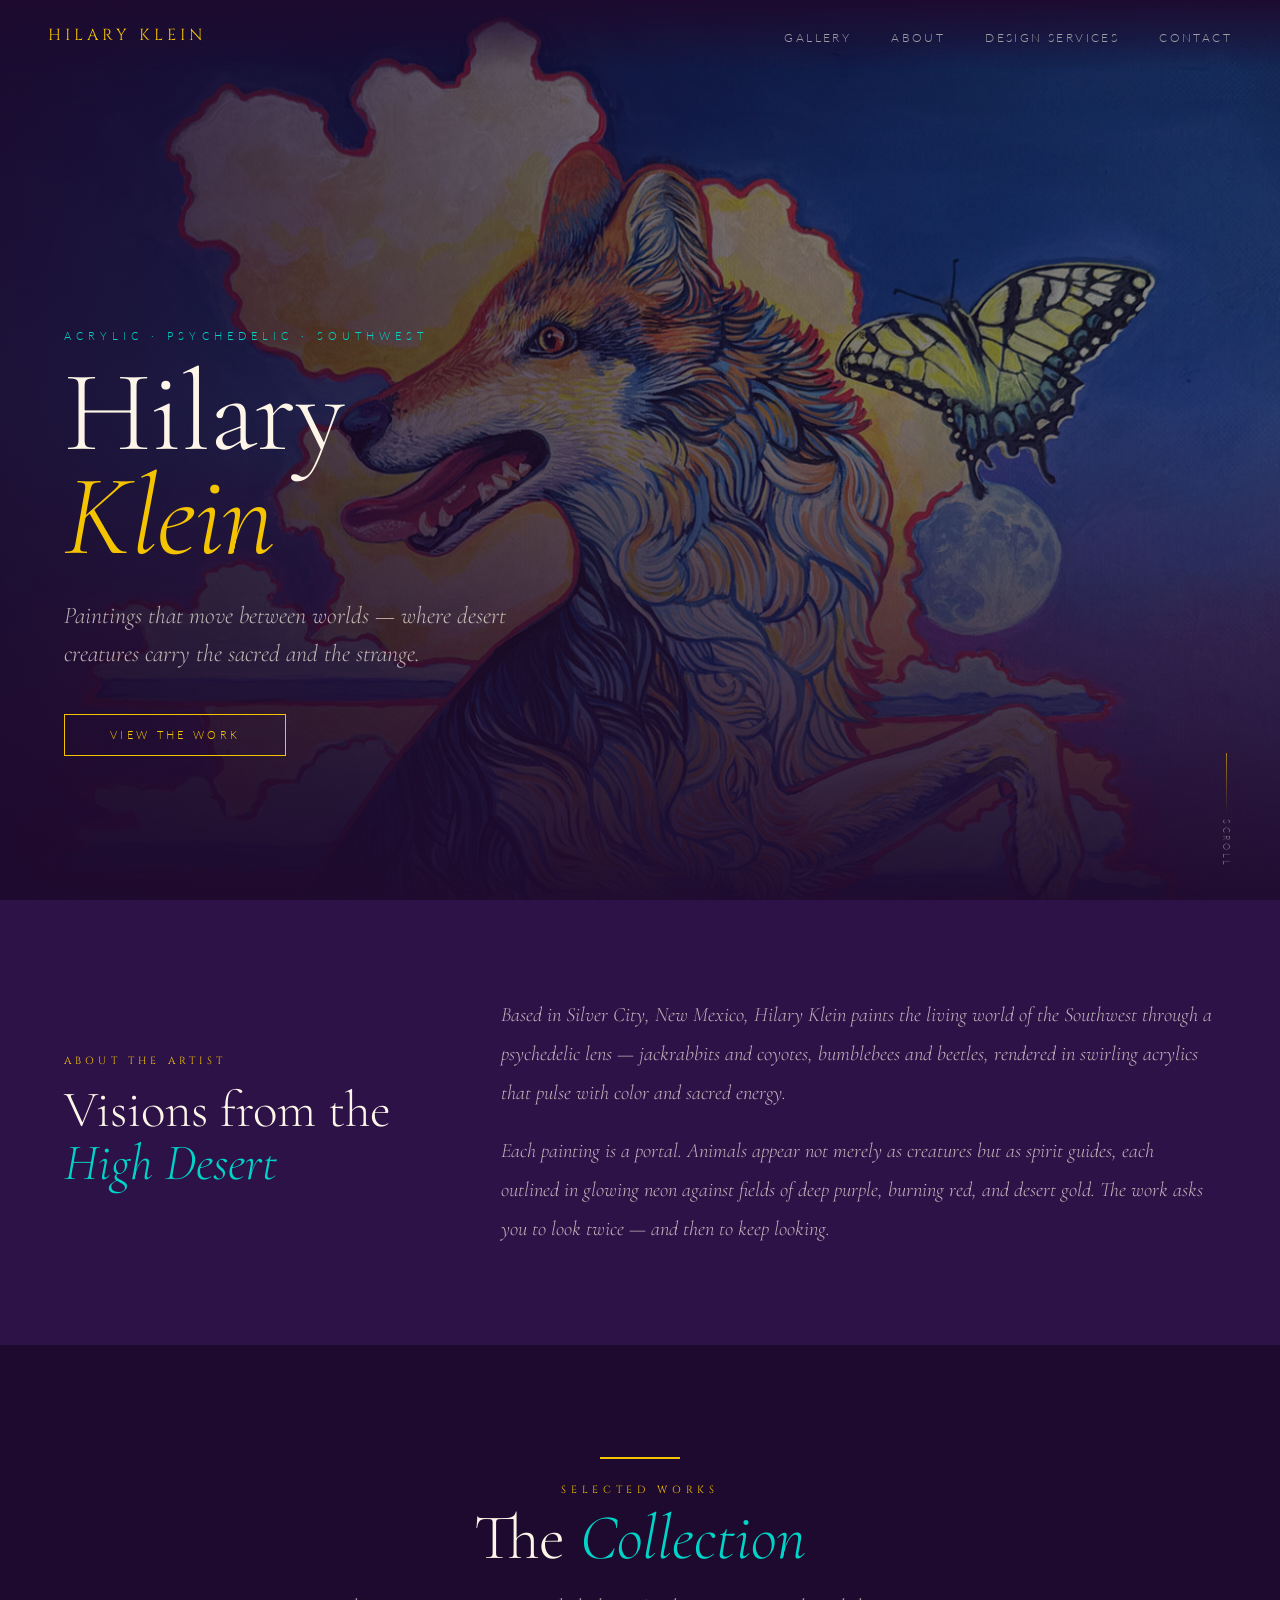
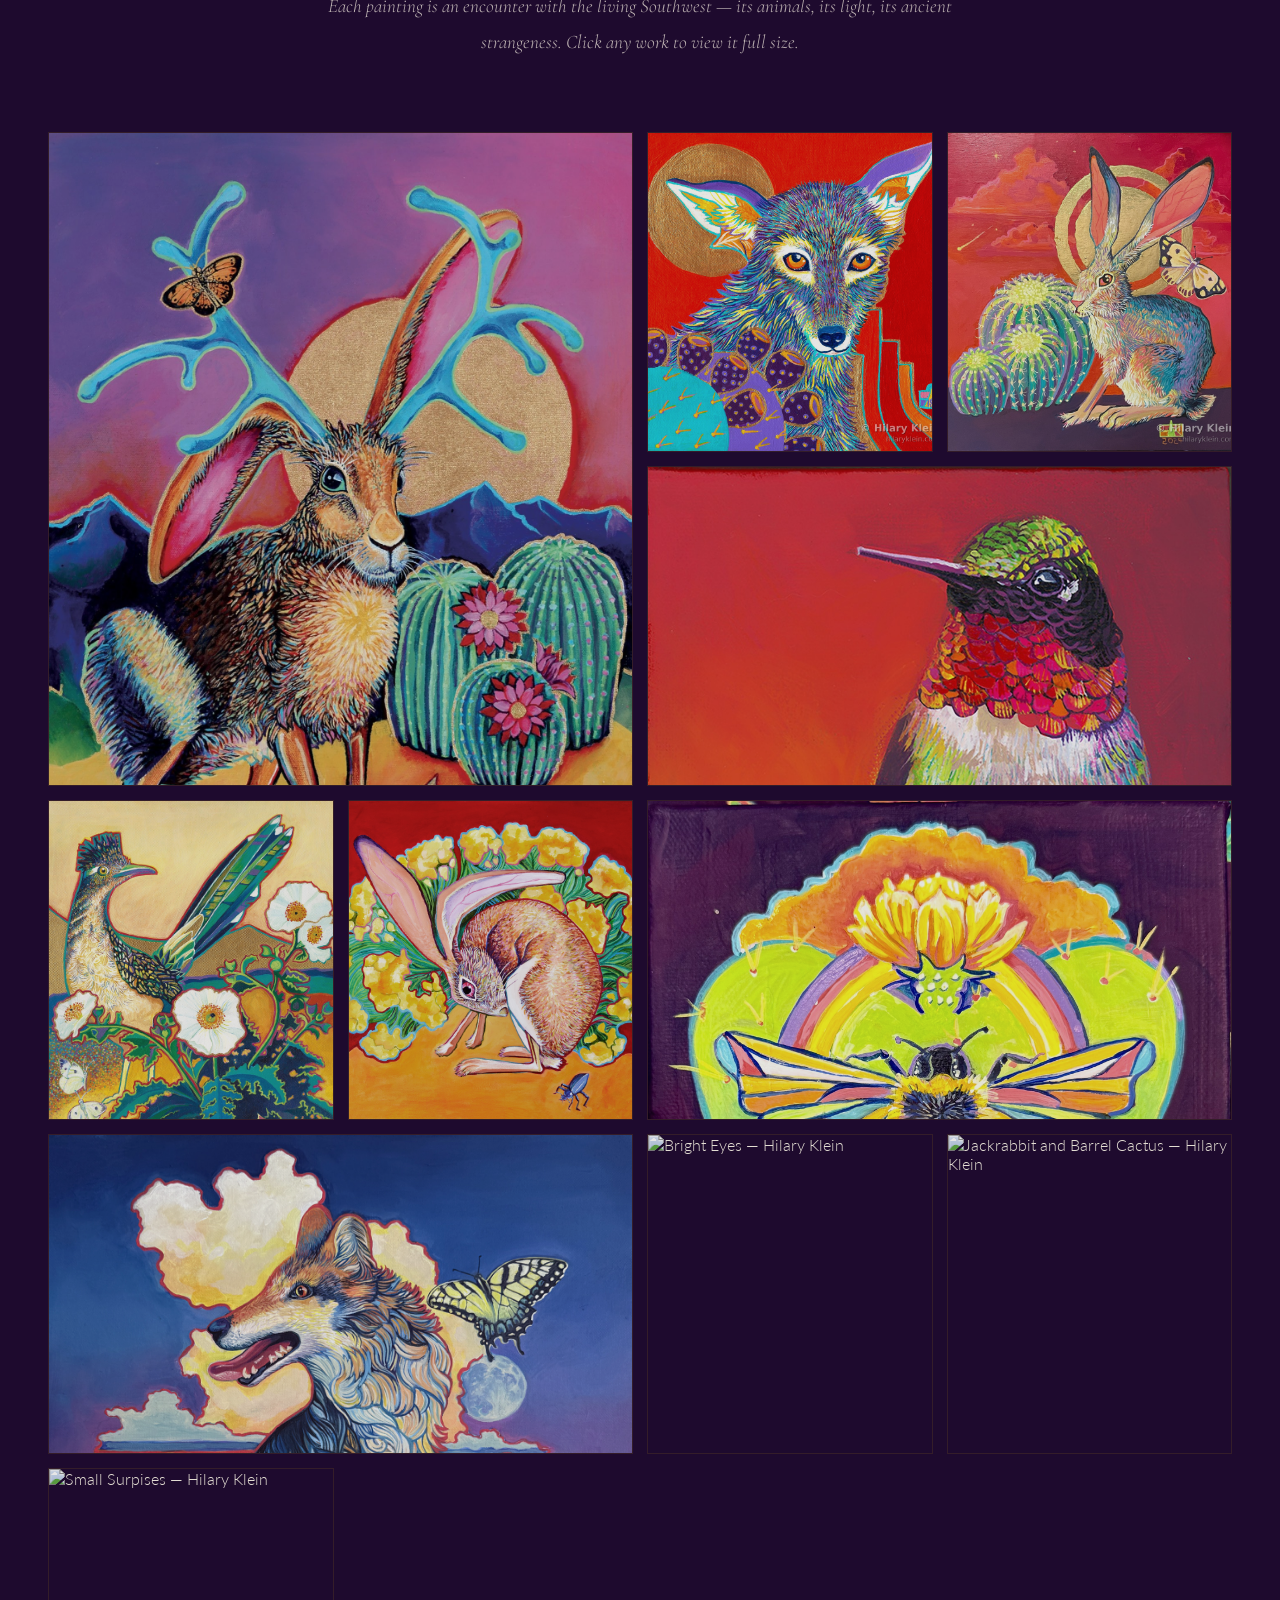
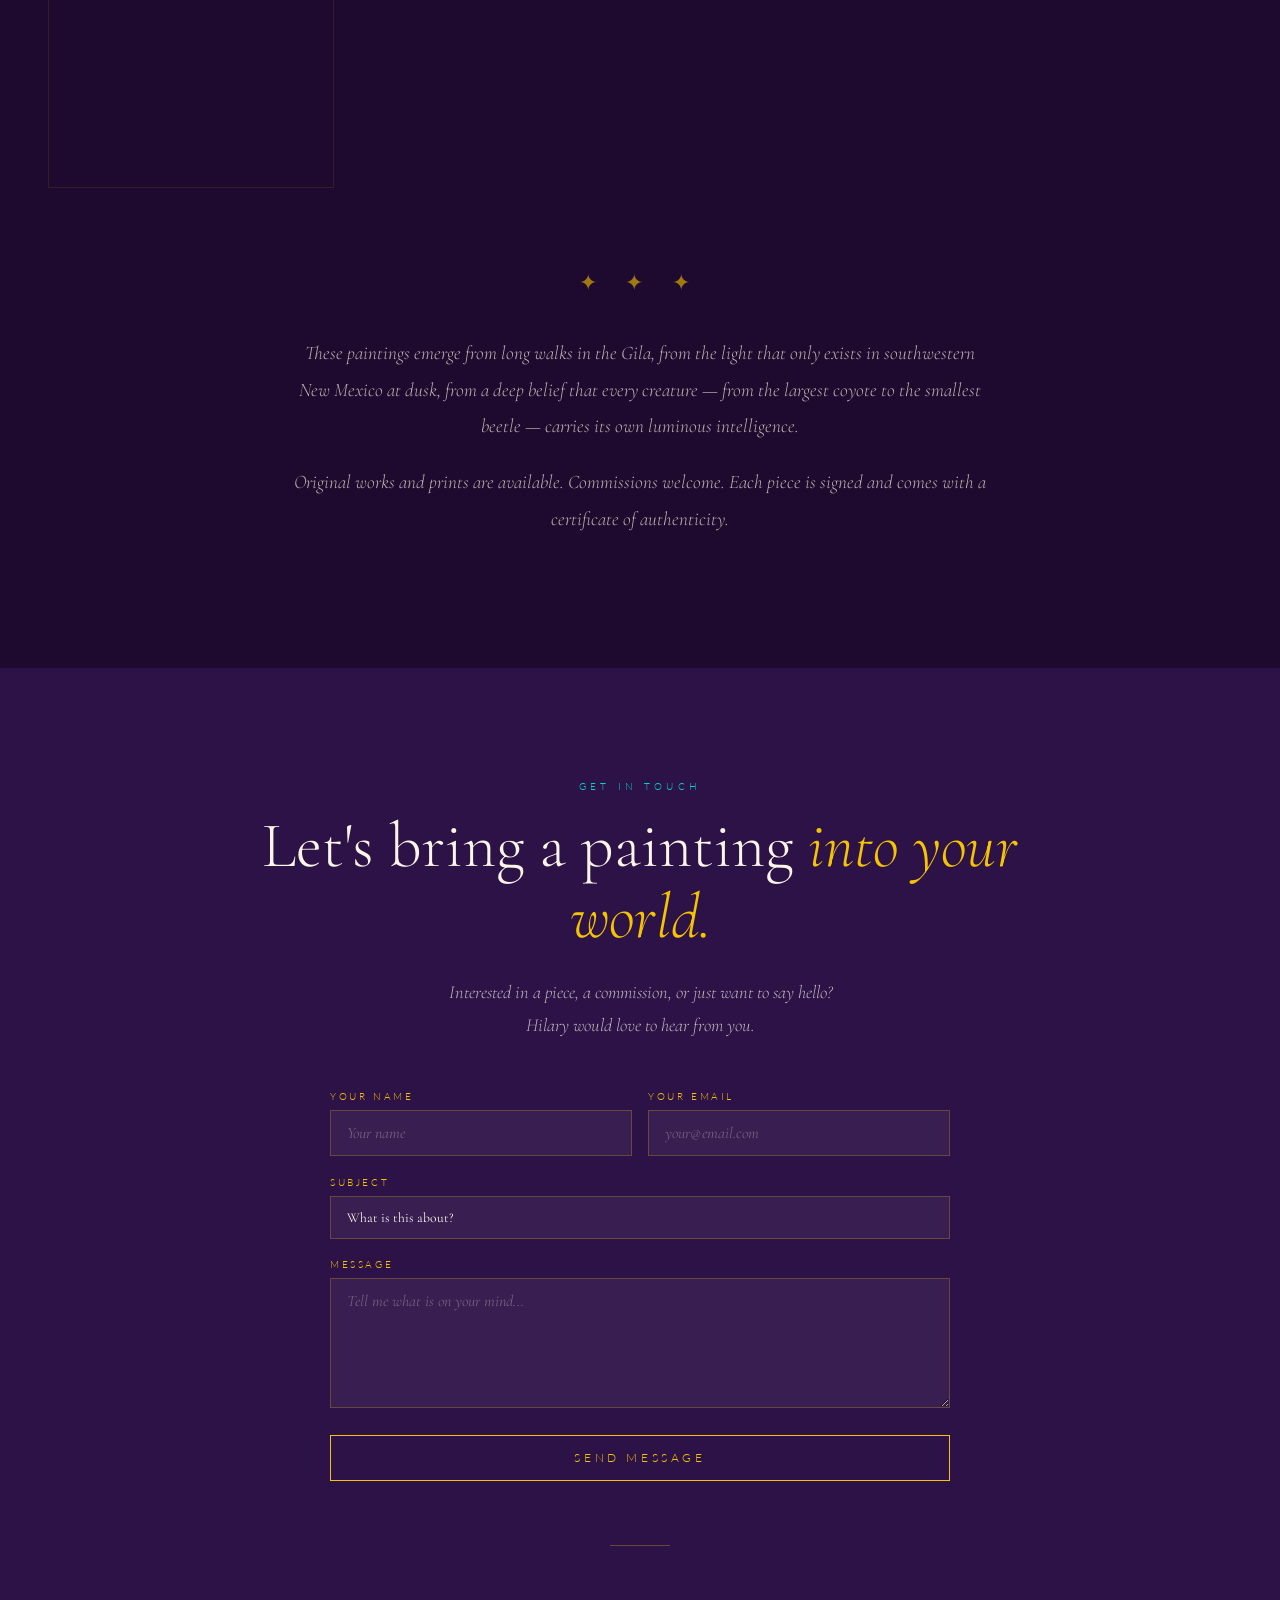
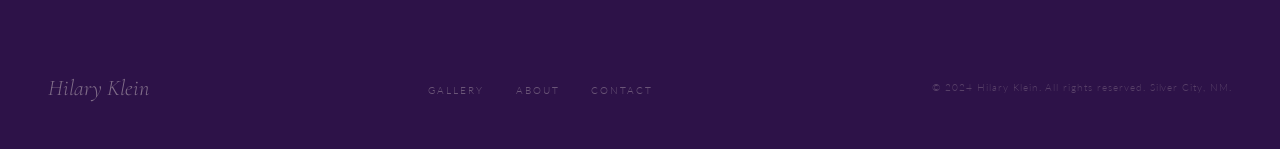
==== commit 8ba3bab1: "Update index.html" ====
--- a/index.html
+++ b/index.html
@@ -153,11 +153,37 @@
       <div class="tile-zoom">⊕</div>
     </div>
 
-       <div class="tile" data-src="images/Bright-eyes.jpg‎" data-title="Bright Eyes" data-index="8">
-      <img src="images/Bright-eyes.jpg‎" alt="Bright Eyes — Hilary Klein">
+       <div class="tile" data-src="https://hilarykleindesigns.com/images/Bright-eyes.jpg" data-title="Bright Eyes" data-index="8">
+      <img src="https://hilarykleindesigns.com/images/Bright-eyes.jpg" alt="Bright Eyes — Hilary Klein">
       <div class="tile-overlay">
         <div class="tile-info">
           <span class="tile-name">Bright Eyes</span>
+          <span class="tile-meta">Acrylic on Canvas</span>
+        </div>
+      </div>
+      <div class="tile-zoom">⊕</div>
+    </div>
+
+
+
+       <div class="tile" data-src="https://hilarykleindesigns.com/images/Jackrabbit-Barrel_cactus.jpg" data-title="Jackrabbit and Barrel Cactus" data-index="8">
+      <img src="https://hilarykleindesigns.com/images/Jackrabbit-Barrel_cactus.jpg" alt="Jackrabbit and Barrel Cactus — Hilary Klein">
+      <div class="tile-overlay">
+        <div class="tile-info">
+          <span class="tile-name">Jackrabbit and Barrel Cactus</span>
+          <span class="tile-meta">Acrylic on Canvas</span>
+        </div>
+      </div>
+      <div class="tile-zoom">⊕</div>
+    </div>
+
+
+
+       <div class="tile" data-src="https://hilarykleindesigns.com/images/Rufus-with-cactus-flower.jpg" data-title="Small Surpises" data-index="8">
+      <img src="https://hilarykleindesigns.com/images/Rufus-with-cactus-flower.jpg" alt="Small Surpises — Hilary Klein">
+      <div class="tile-overlay">
+        <div class="tile-info">
+          <span class="tile-name">Small Surpises</span>
           <span class="tile-meta">Acrylic on Canvas</span>
         </div>
       </div>
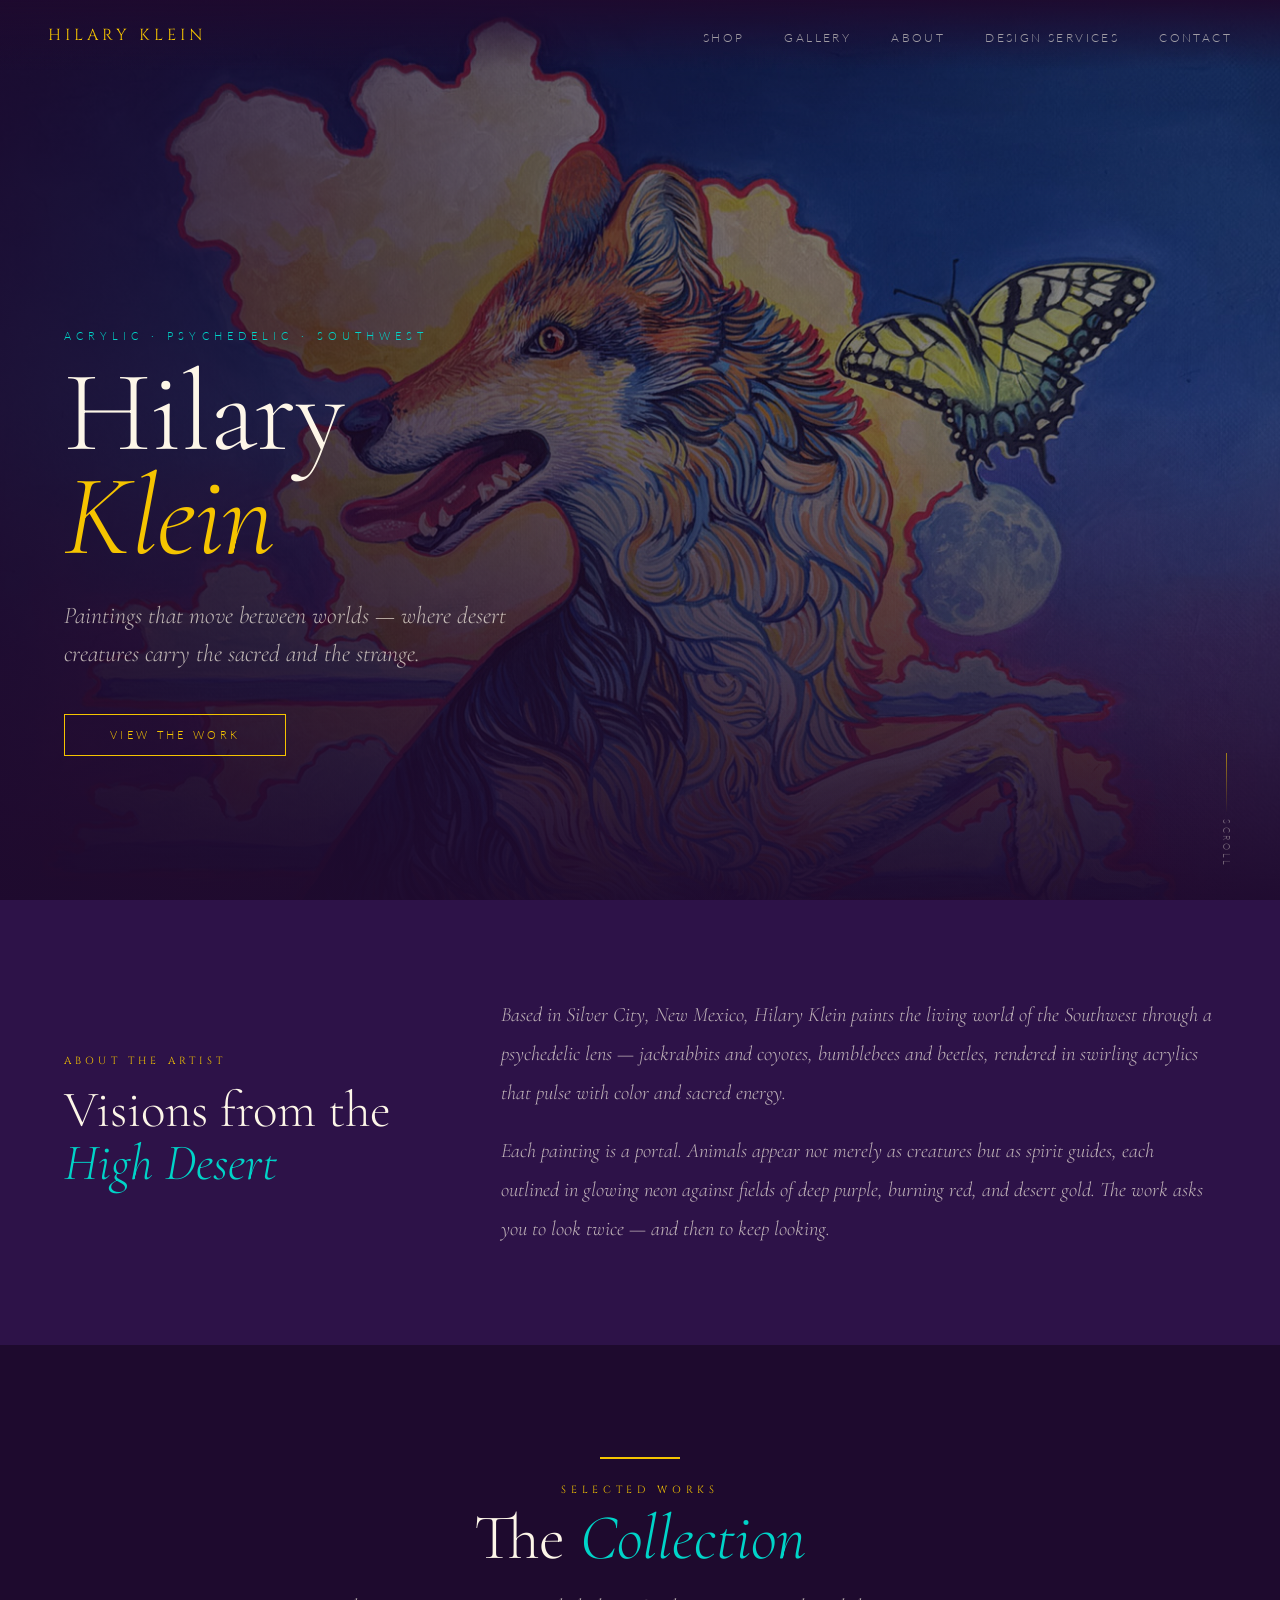
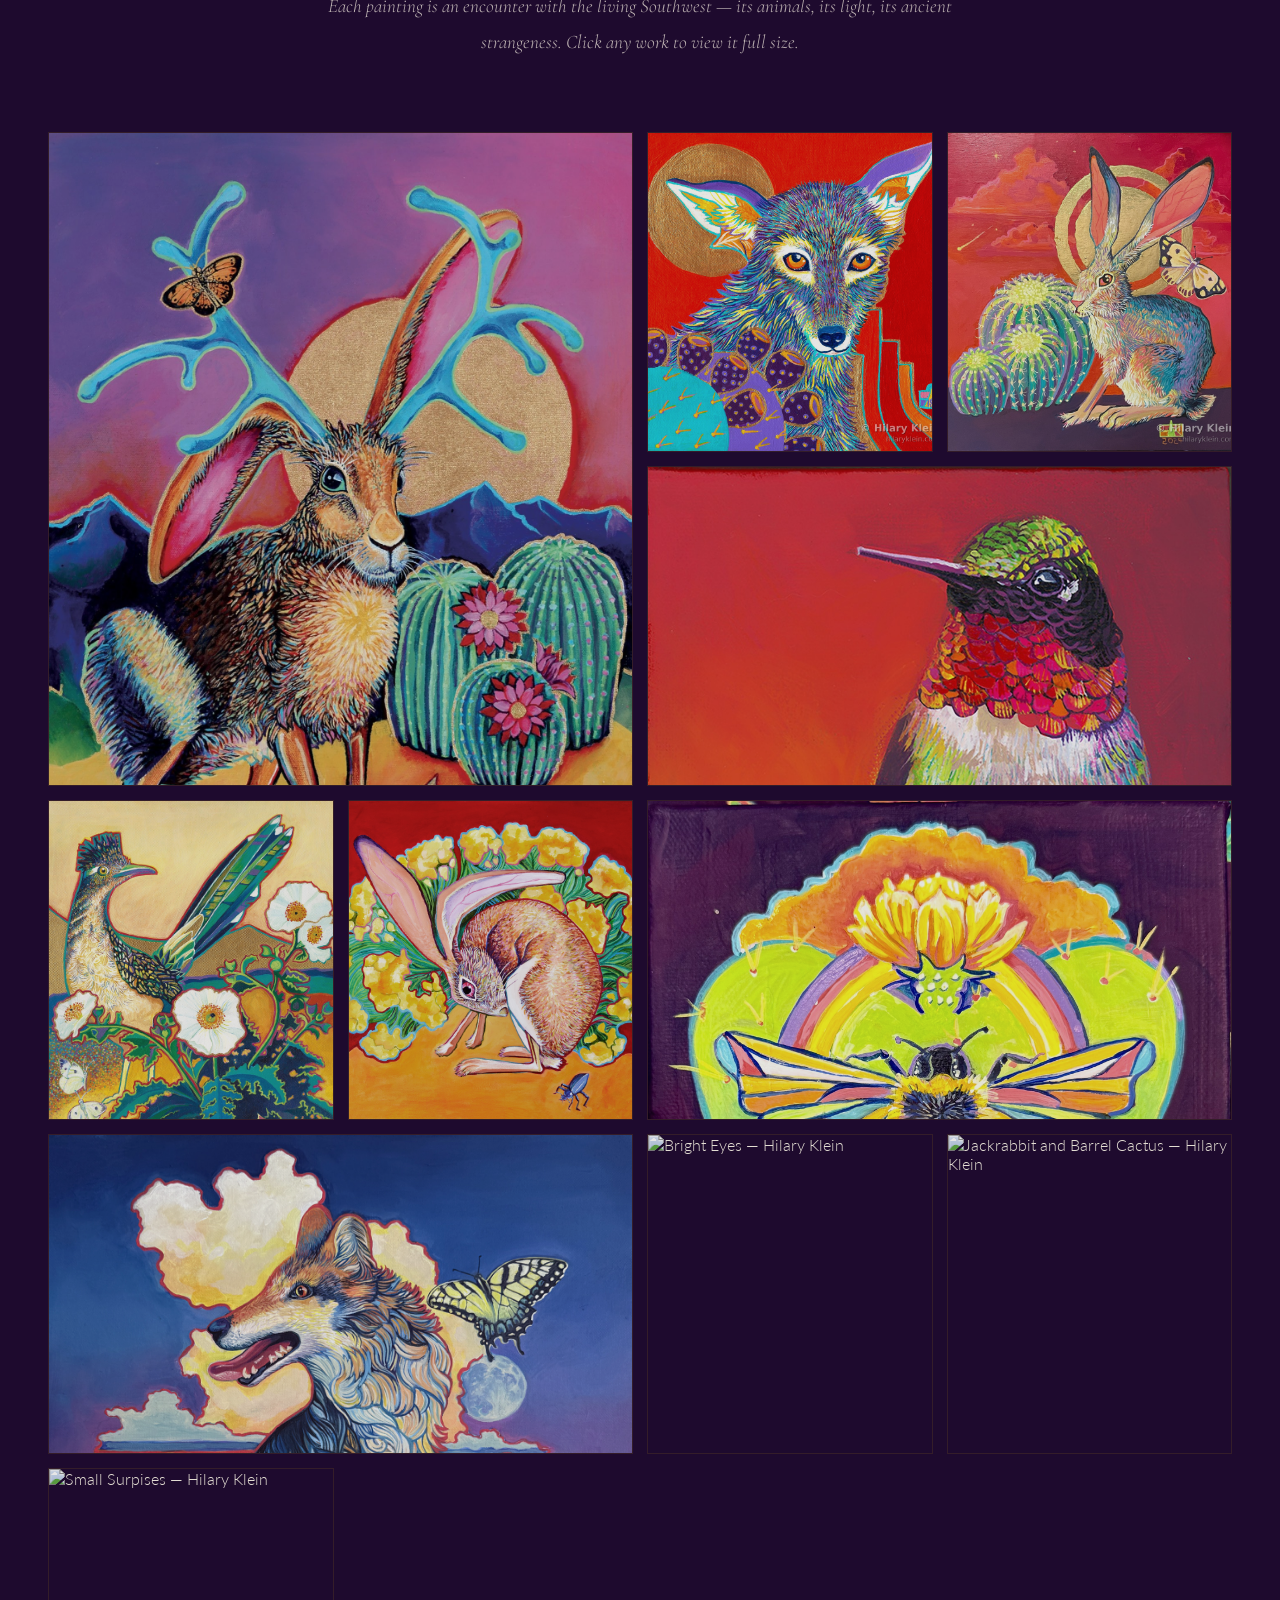
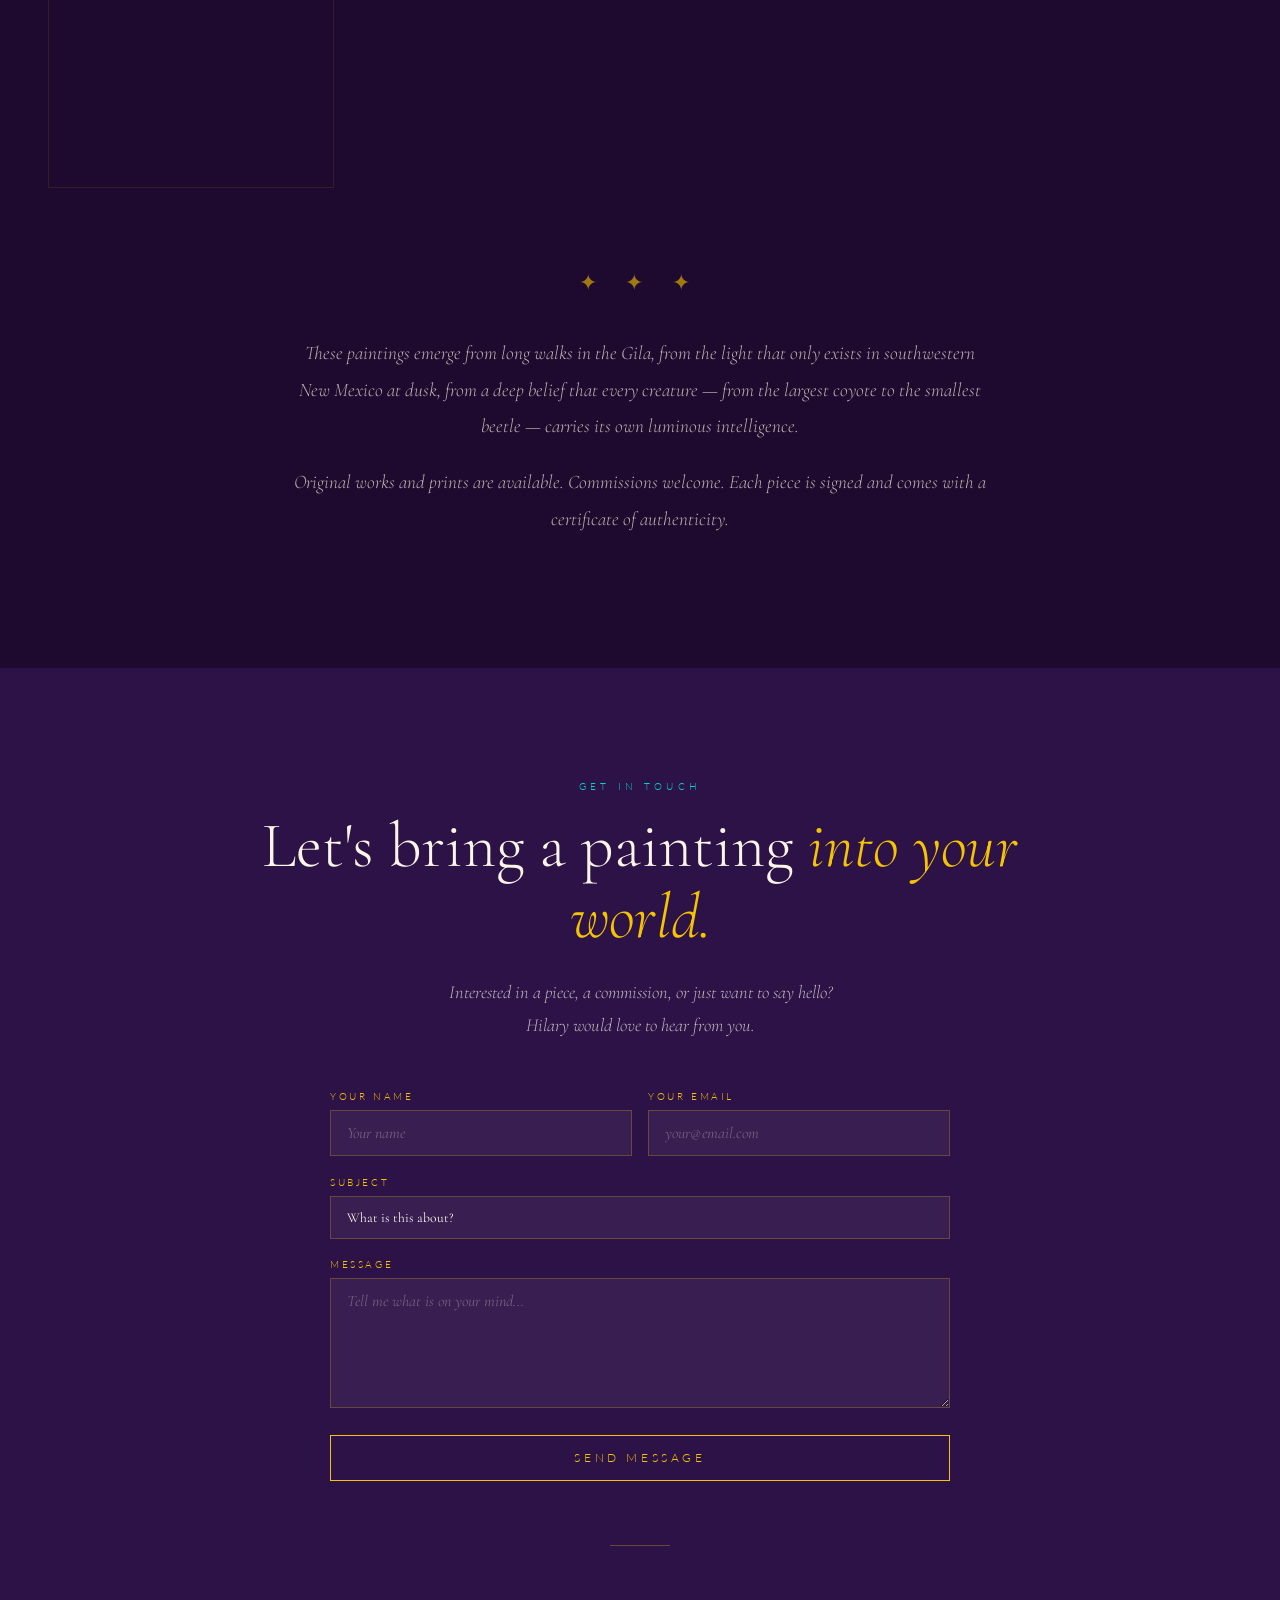
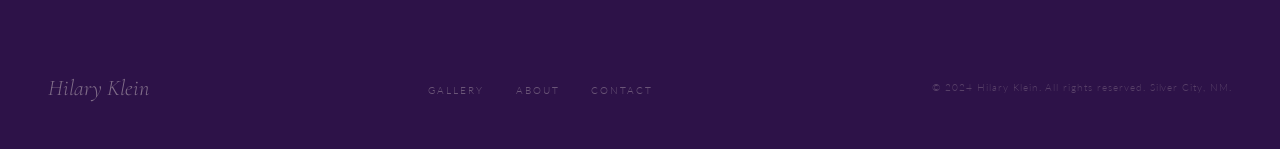
==== commit 6ab350c3: "Fix indentation for Design Services link" ====
--- a/index.html
+++ b/index.html
@@ -15,9 +15,10 @@
 <nav>
   <a href="#" class="nav-logo">Hilary Klein</a>
   <ul class="nav-links">
+    <li><a href="https://www.etsy.com/shop/HilaryKleinDesigns">Shop</a></li>
     <li><a href="#gallery">Gallery</a></li>
     <li><a href="#about">About</a></li>
-   <li><a href="services.html" >Design Services</a></li>
+  <li><a href="services.html" >Design Services</a></li>
     <li><a href="#contact">Contact</a></li>
   </ul>
 </nav>
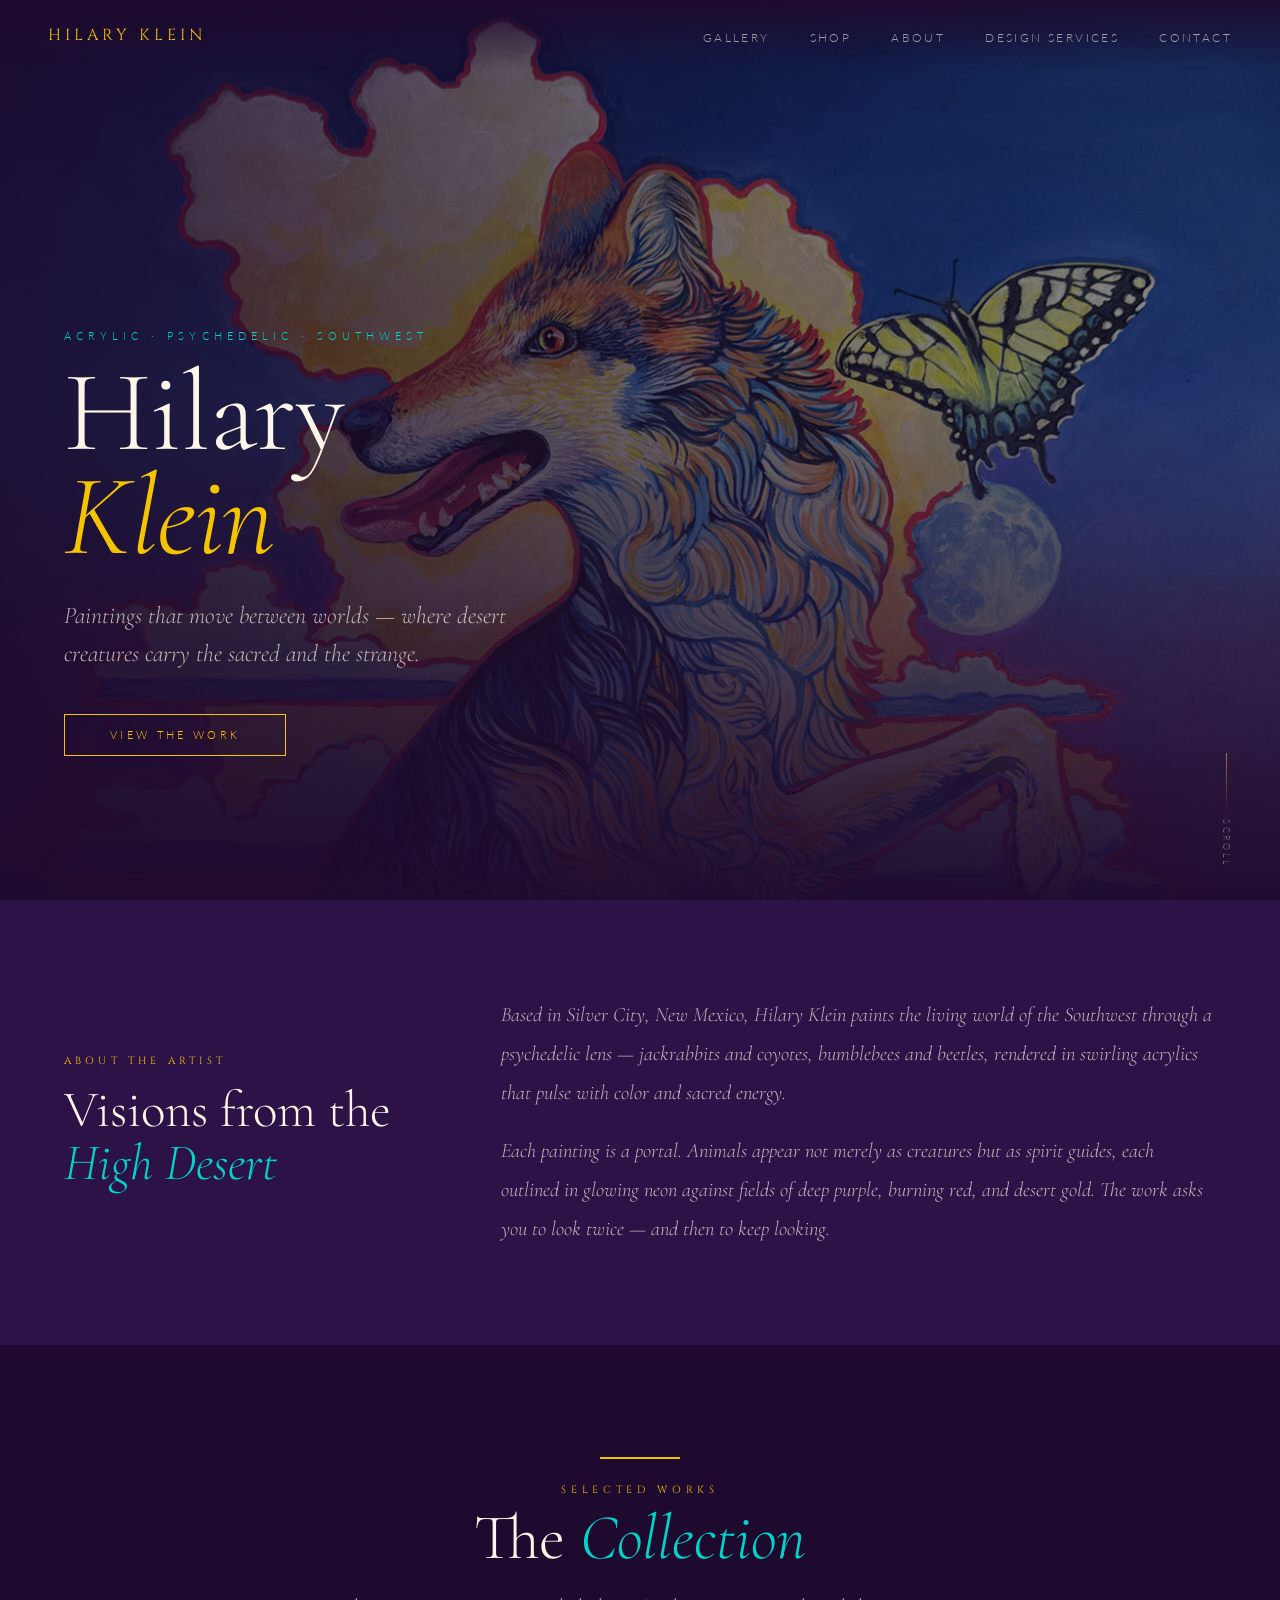
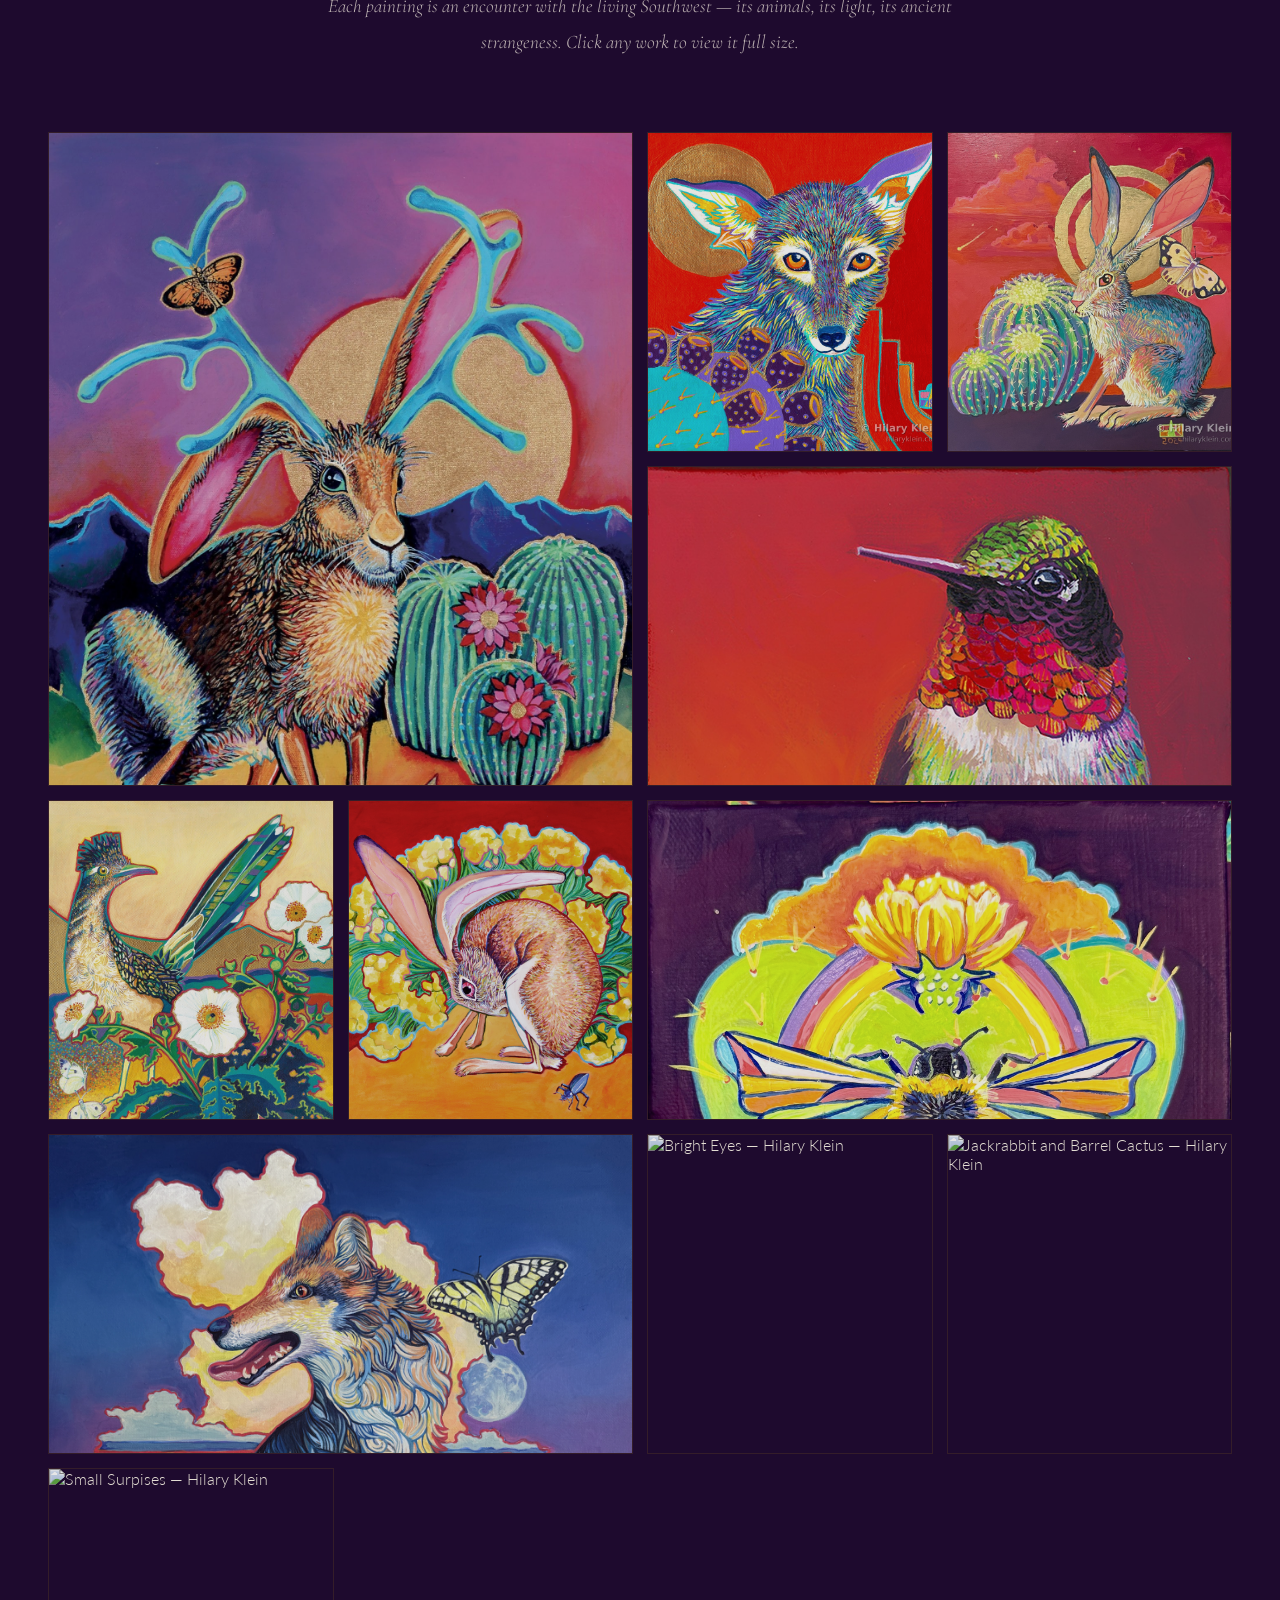
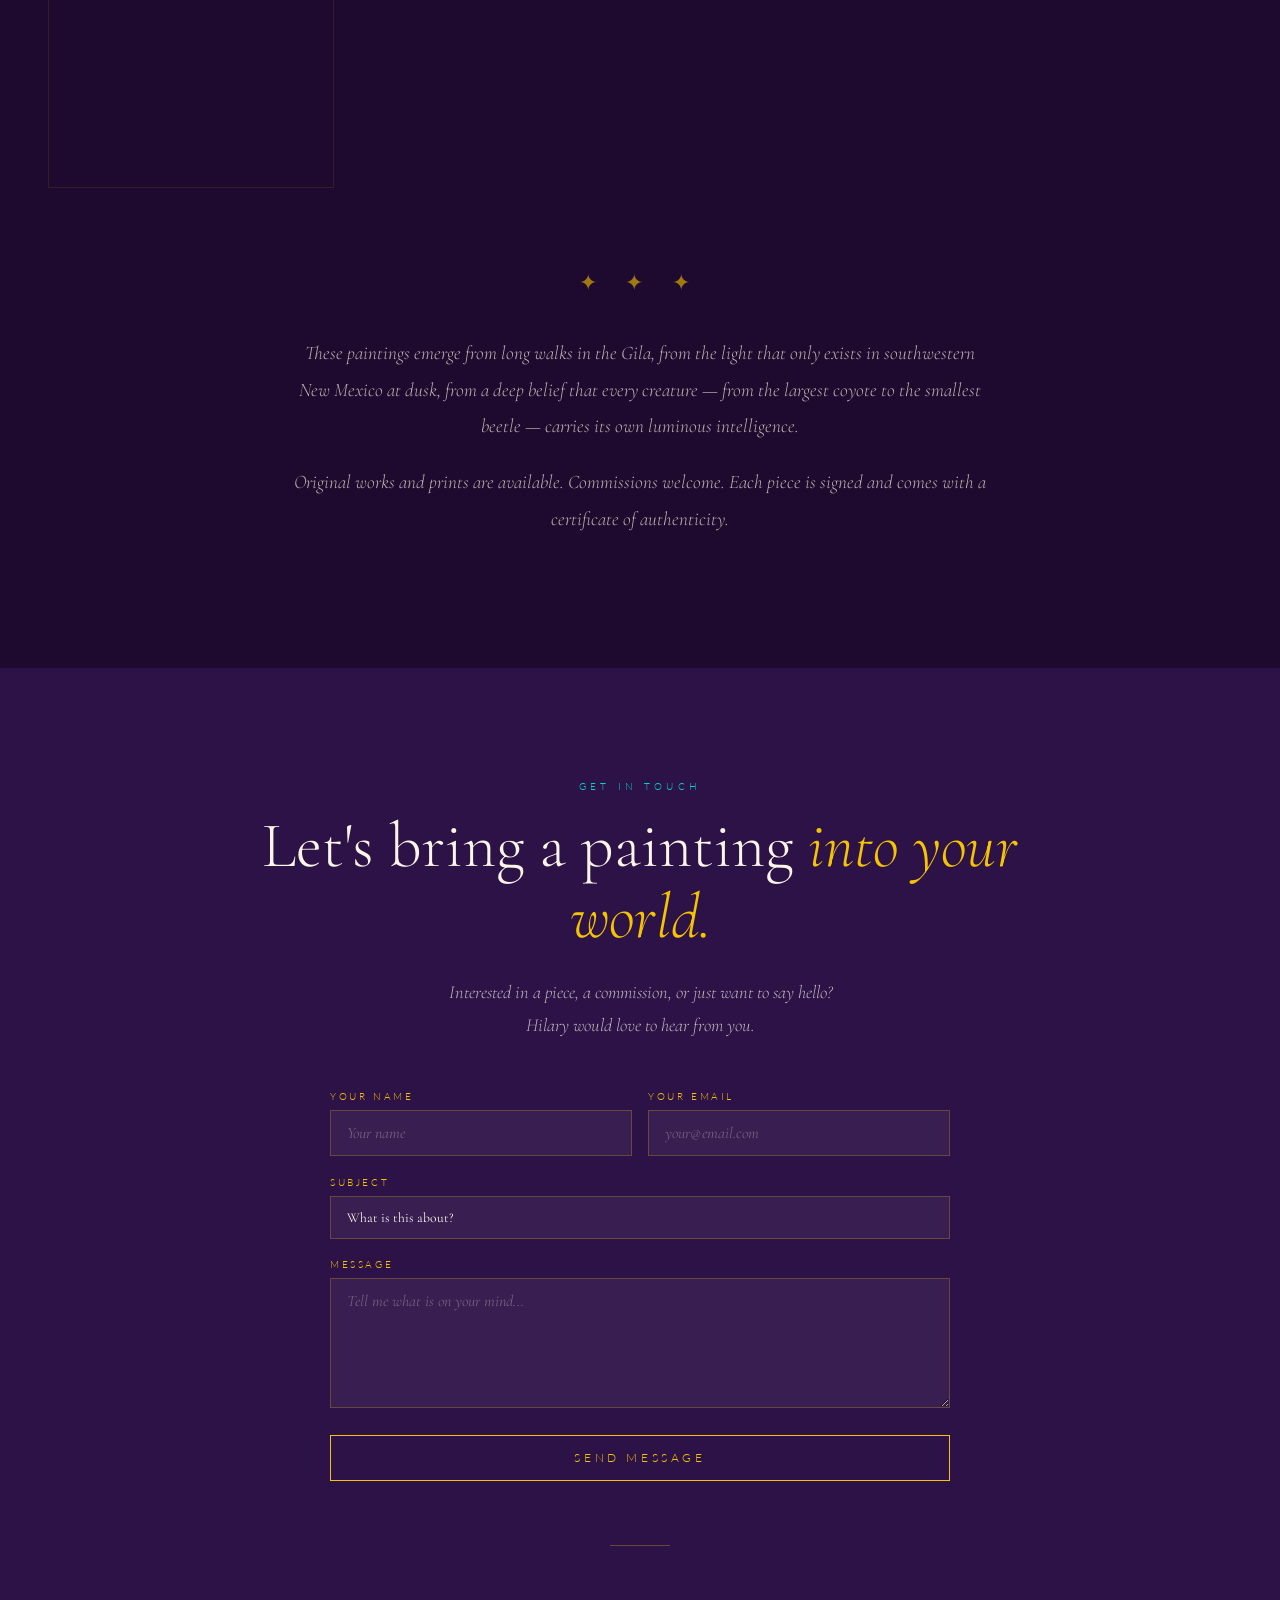
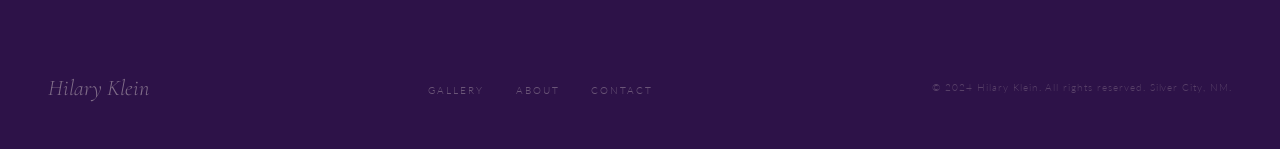
==== commit eb2b30e5: "Update Shop link to open in new tab" ====
--- a/index.html
+++ b/index.html
@@ -15,8 +15,9 @@
 <nav>
   <a href="#" class="nav-logo">Hilary Klein</a>
   <ul class="nav-links">
-    <li><a href="https://www.etsy.com/shop/HilaryKleinDesigns">Shop</a></li>
+    
     <li><a href="#gallery">Gallery</a></li>
+   <li><a href="https://www.etsy.com/shop/HilaryKleinDesigns" target="_blank">Shop</a></li>
     <li><a href="#about">About</a></li>
   <li><a href="services.html" >Design Services</a></li>
     <li><a href="#contact">Contact</a></li>
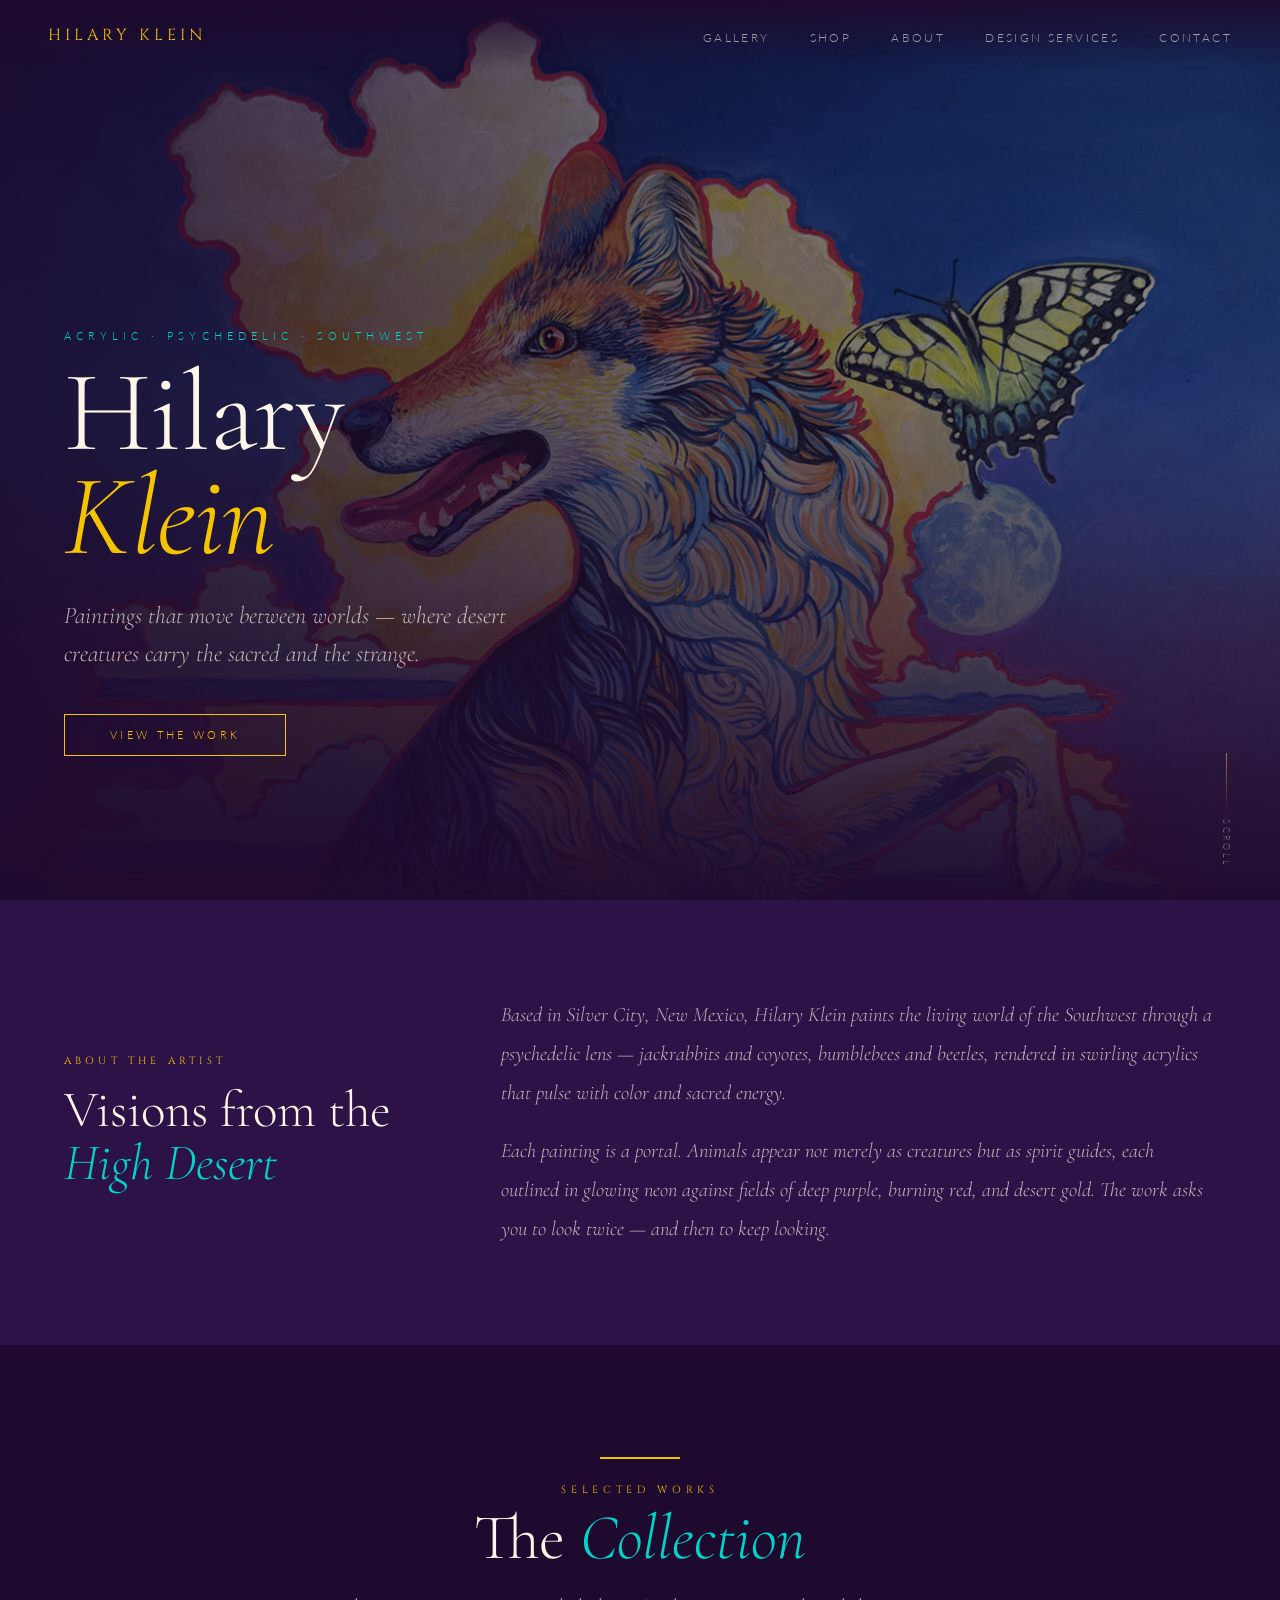
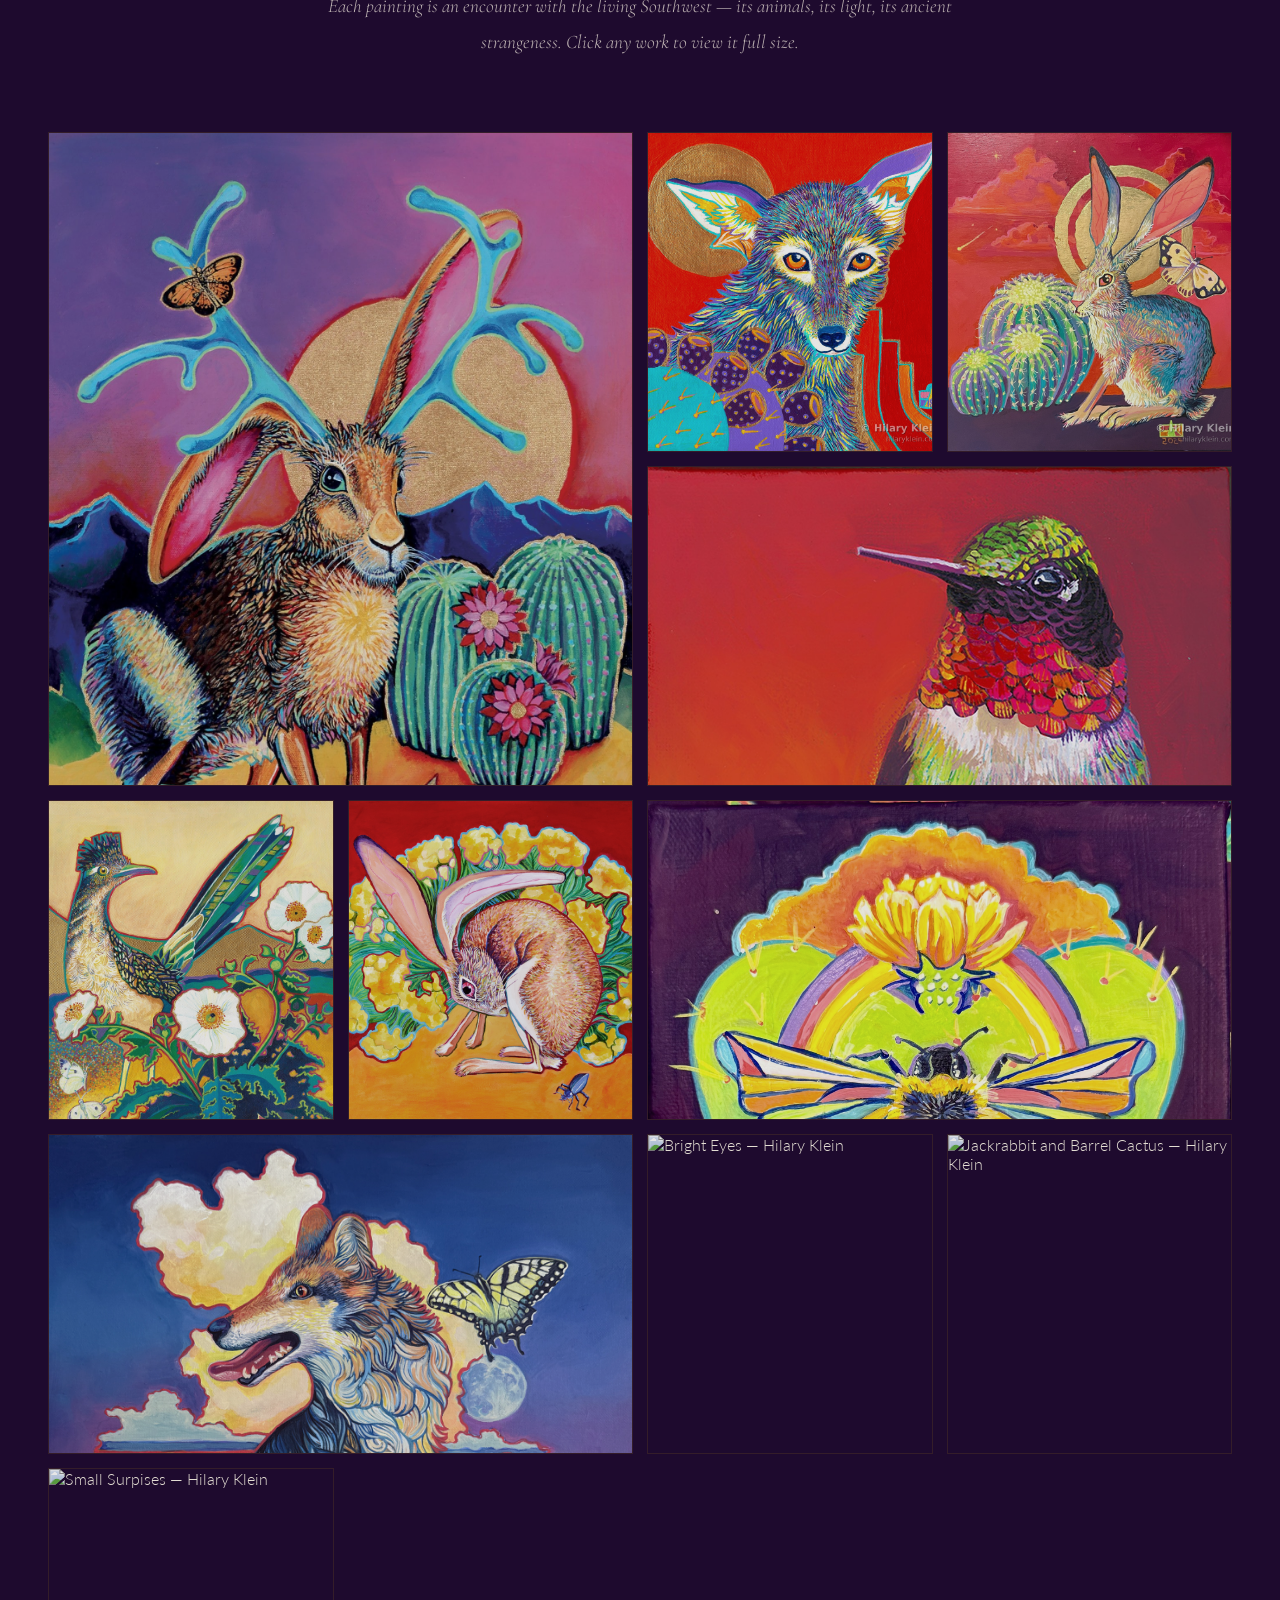
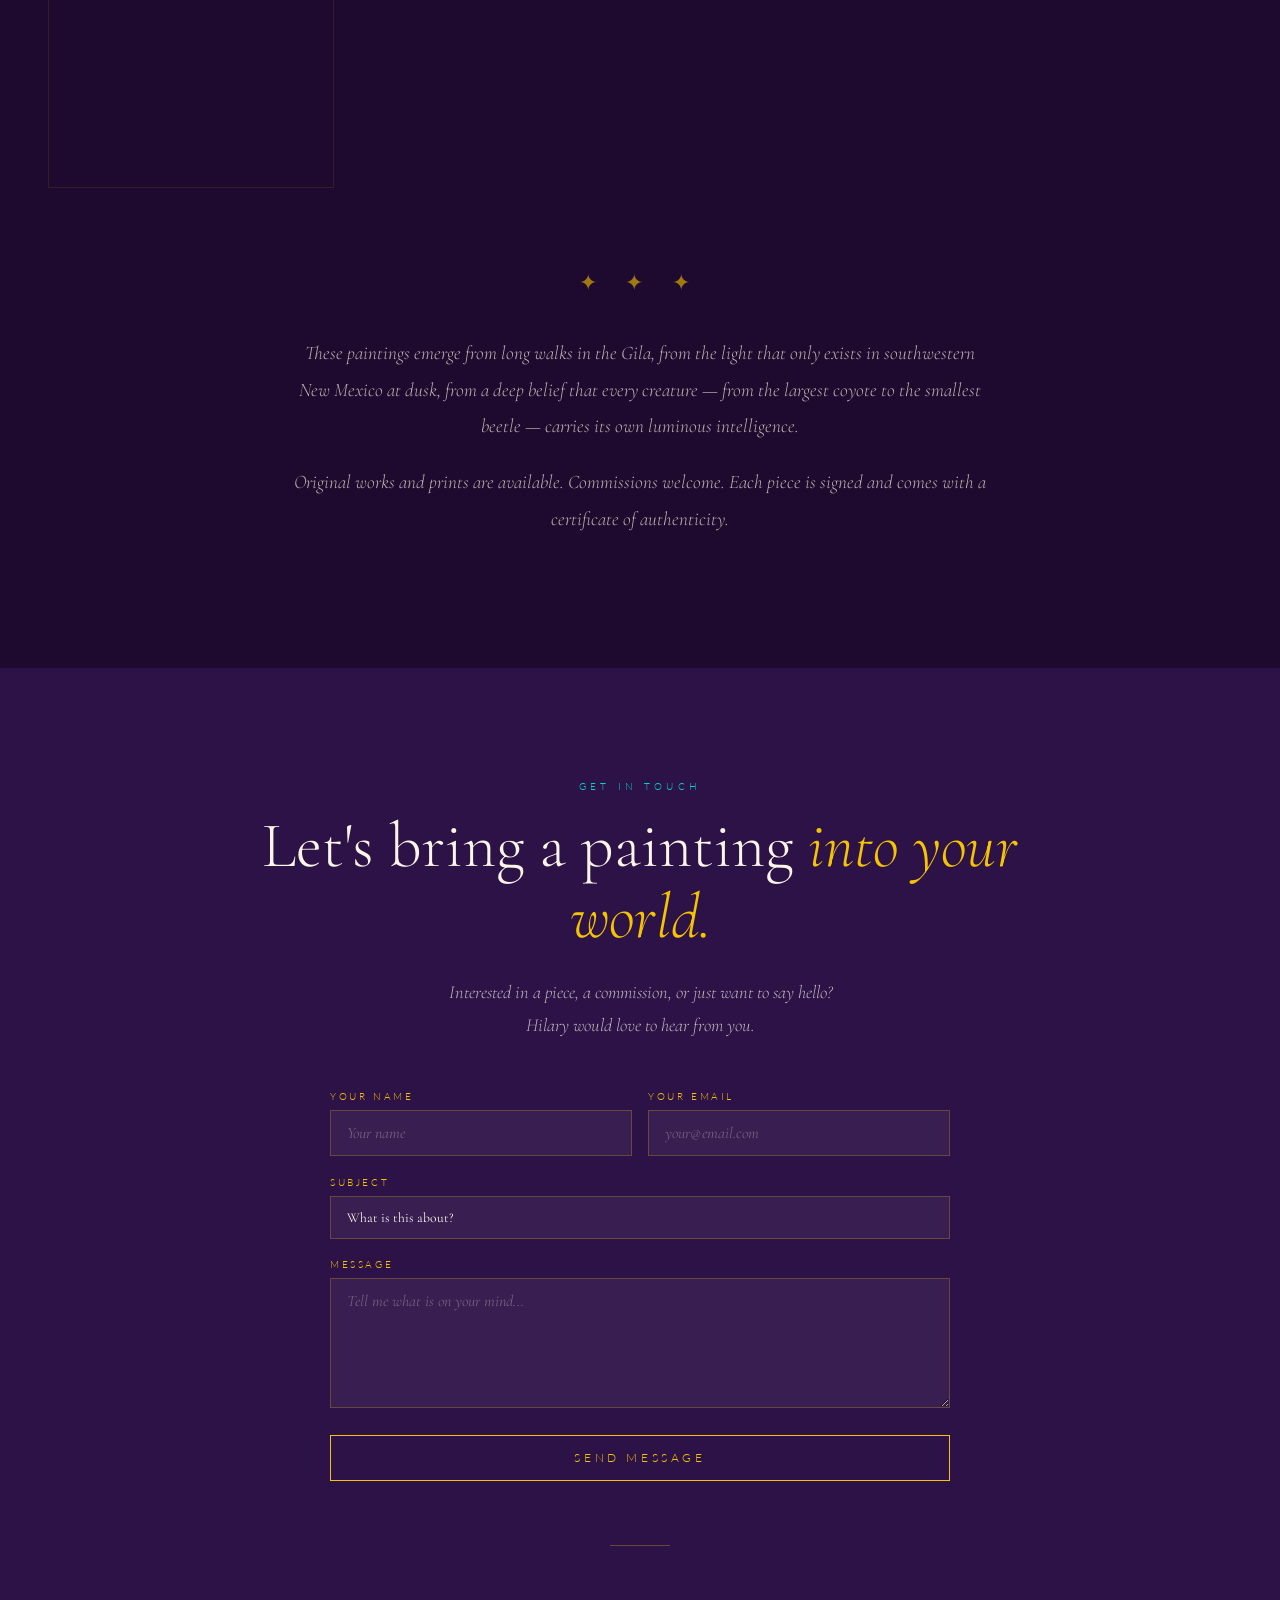
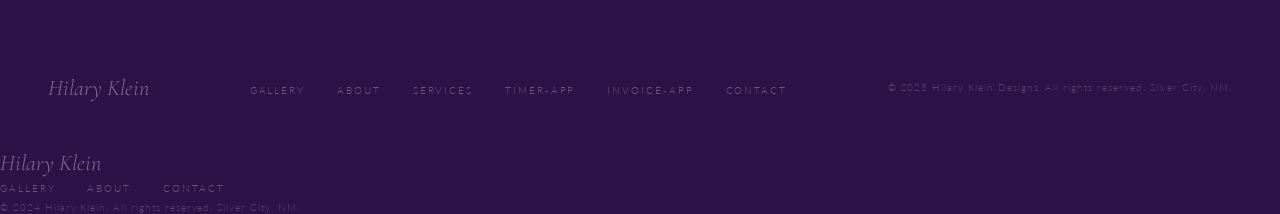
==== commit 855f9bdb: "Update index.html" ====
--- a/index.html
+++ b/index.html
@@ -246,7 +246,26 @@
     </form>
     <div class="footer-divider"></div>
   </div>
-  <div class="footer-bottom">
+
+
+
+ <div class="footer-bottom">
+    <span class="footer-sig">Hilary Klein</span>
+    <ul class="footer-nav">
+      <li><a href="index.html#gallery">Gallery</a></li>
+      <li><a href="index.html#about">About</a></li>
+      <li><a href="services.html">Services</a></li>
+      <li><a href="timer-job.html" target="_blank">Timer-app</a></li>
+      <li><a href="https://hilary1969.github.io/Invoice-App/" target="_blank">Invoice-App</a></li>
+      <li><a href="#contact">Contact</a></li>
+
+      
+    </ul>
+    <span class="footer-copy">&copy; 2025 Hilary Klein Designs. All rights reserved. Silver City, NM.</span>
+  </div>
+
+
+   
     <span class="footer-sig">Hilary Klein</span>
     <ul class="footer-nav">
       <li><a href="#gallery">Gallery</a></li>
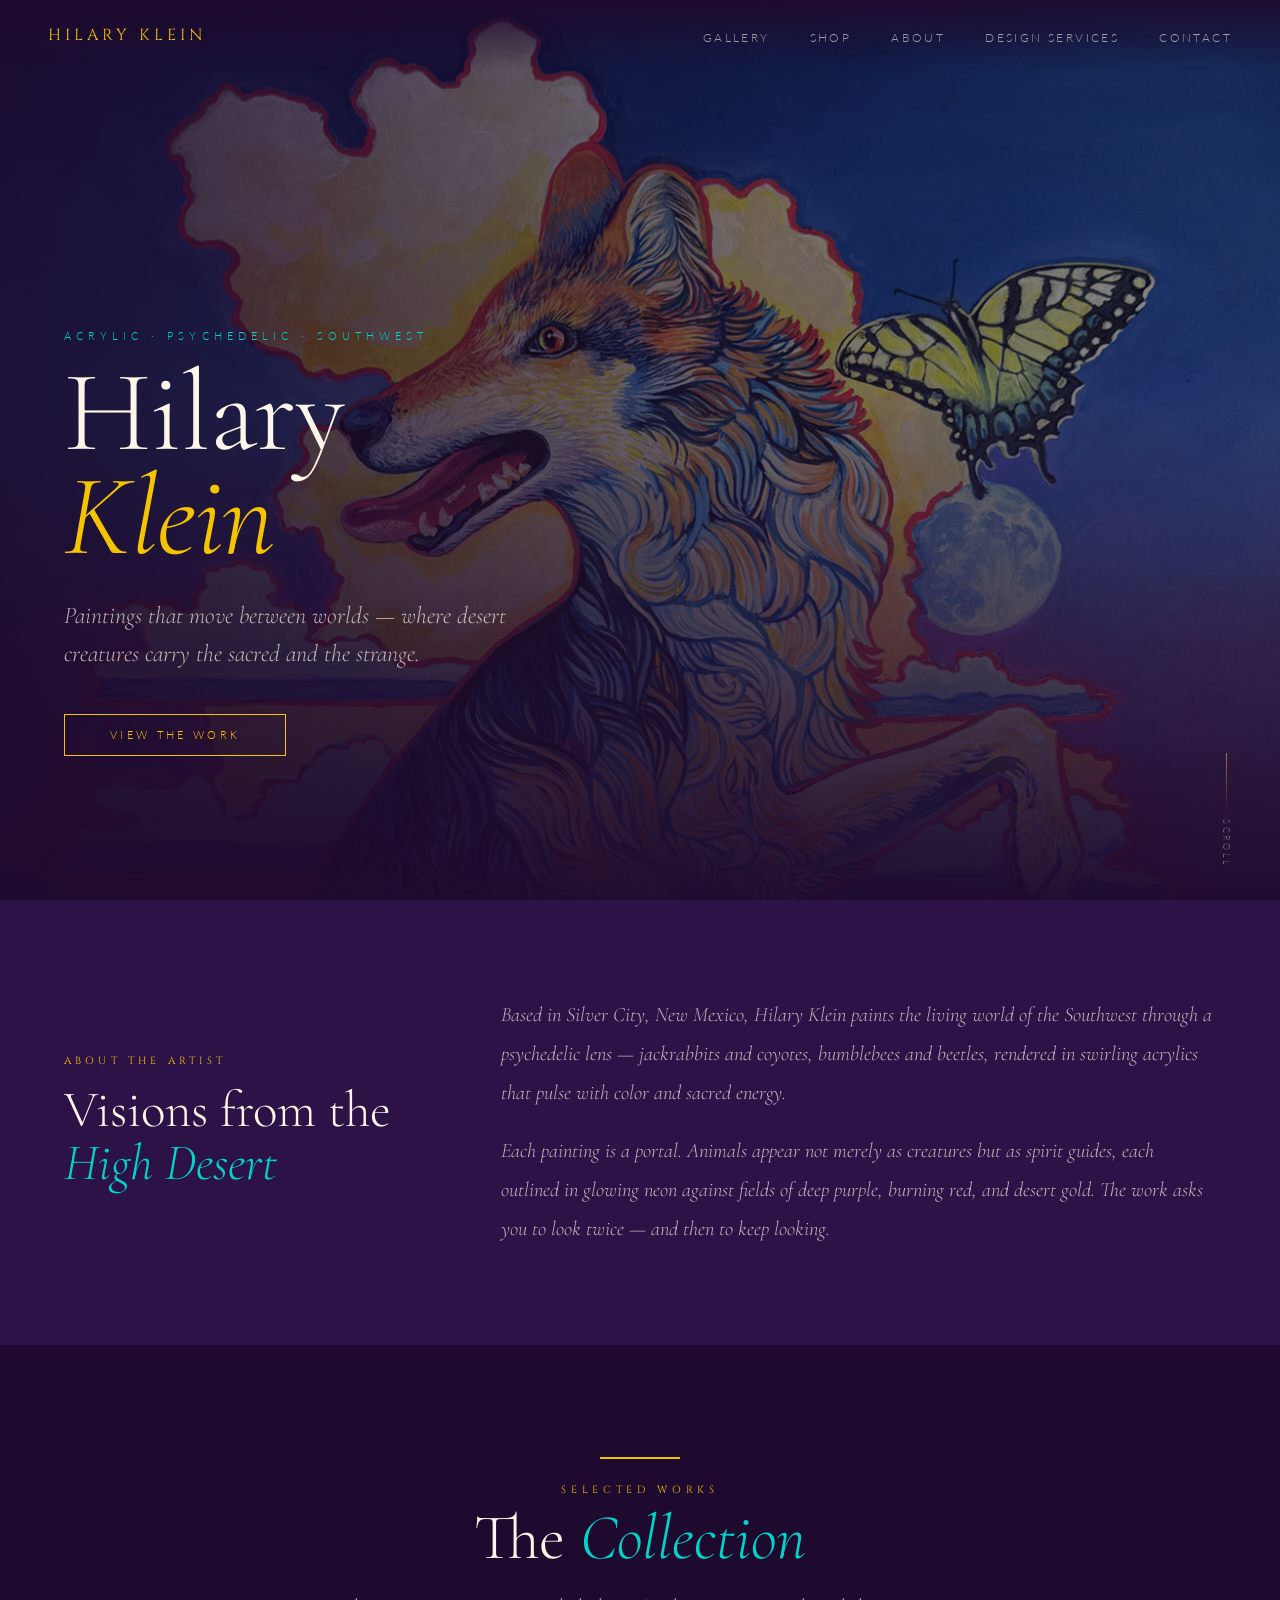
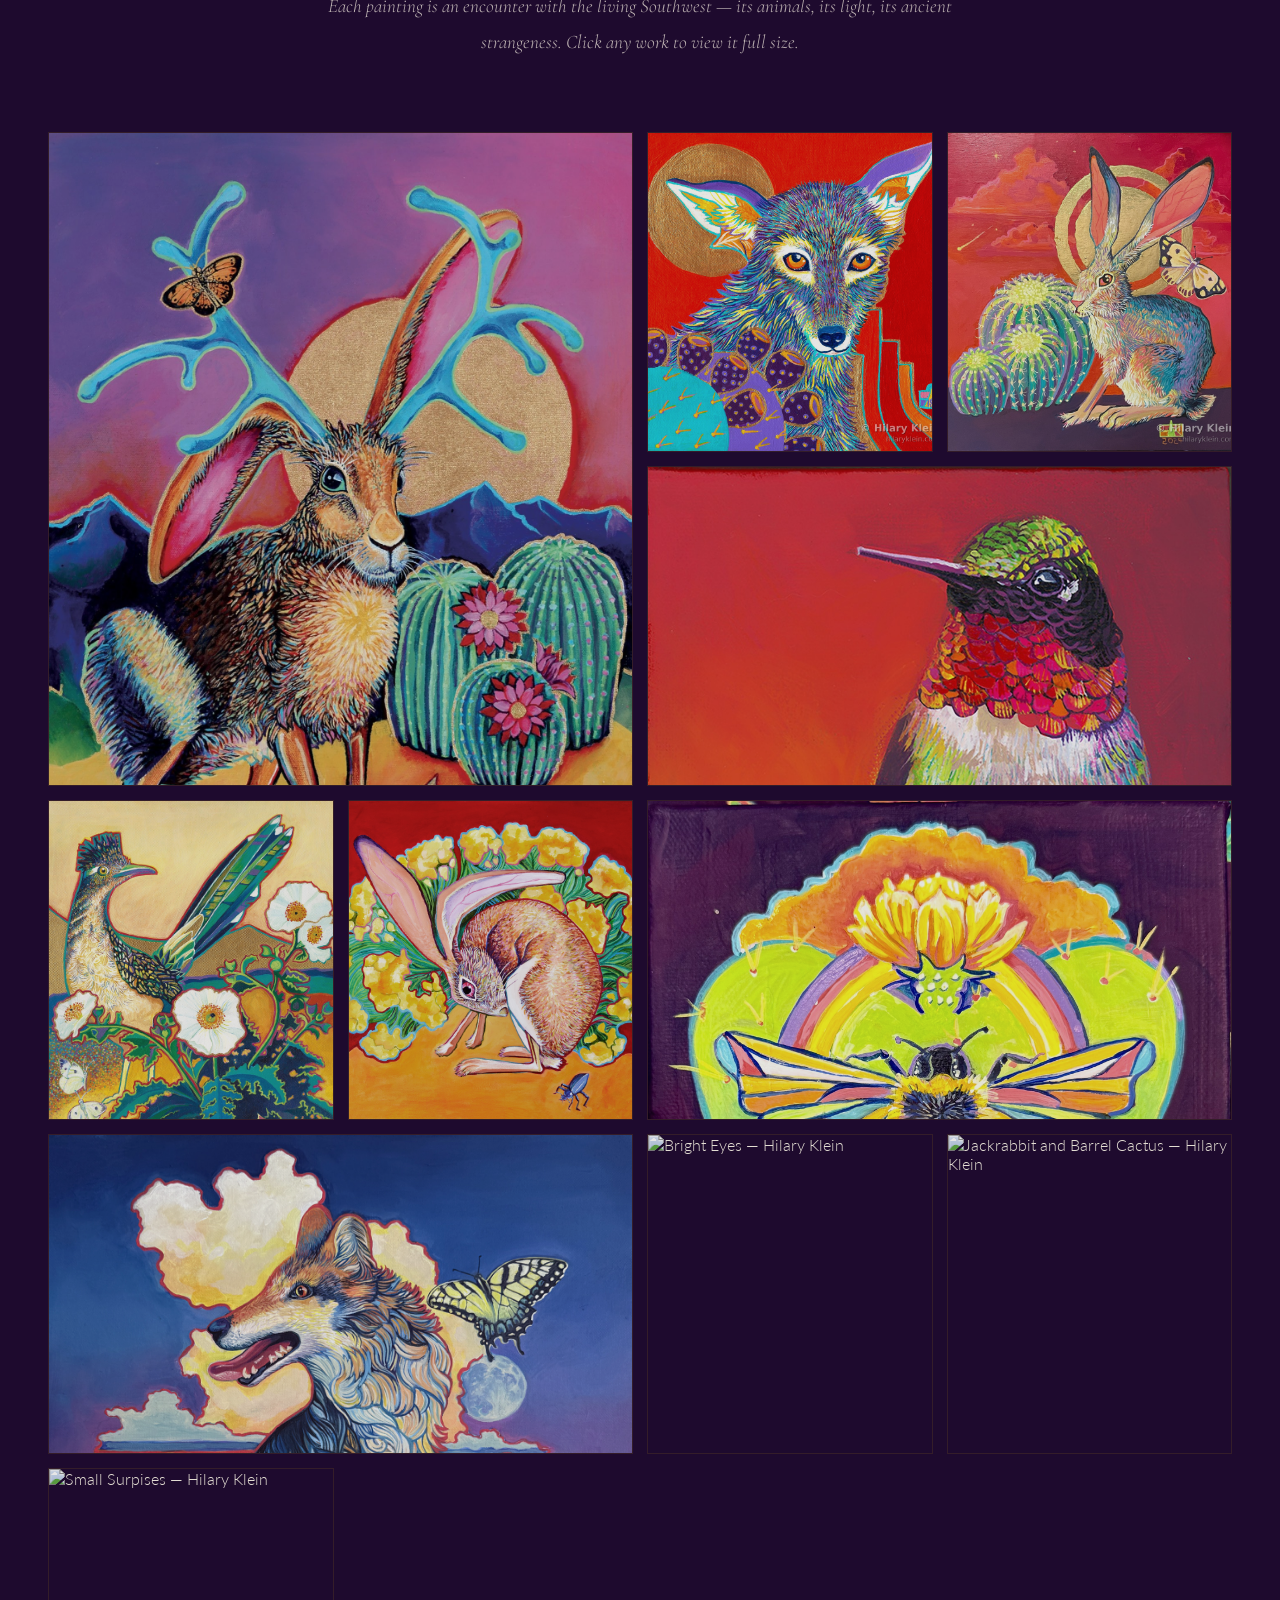
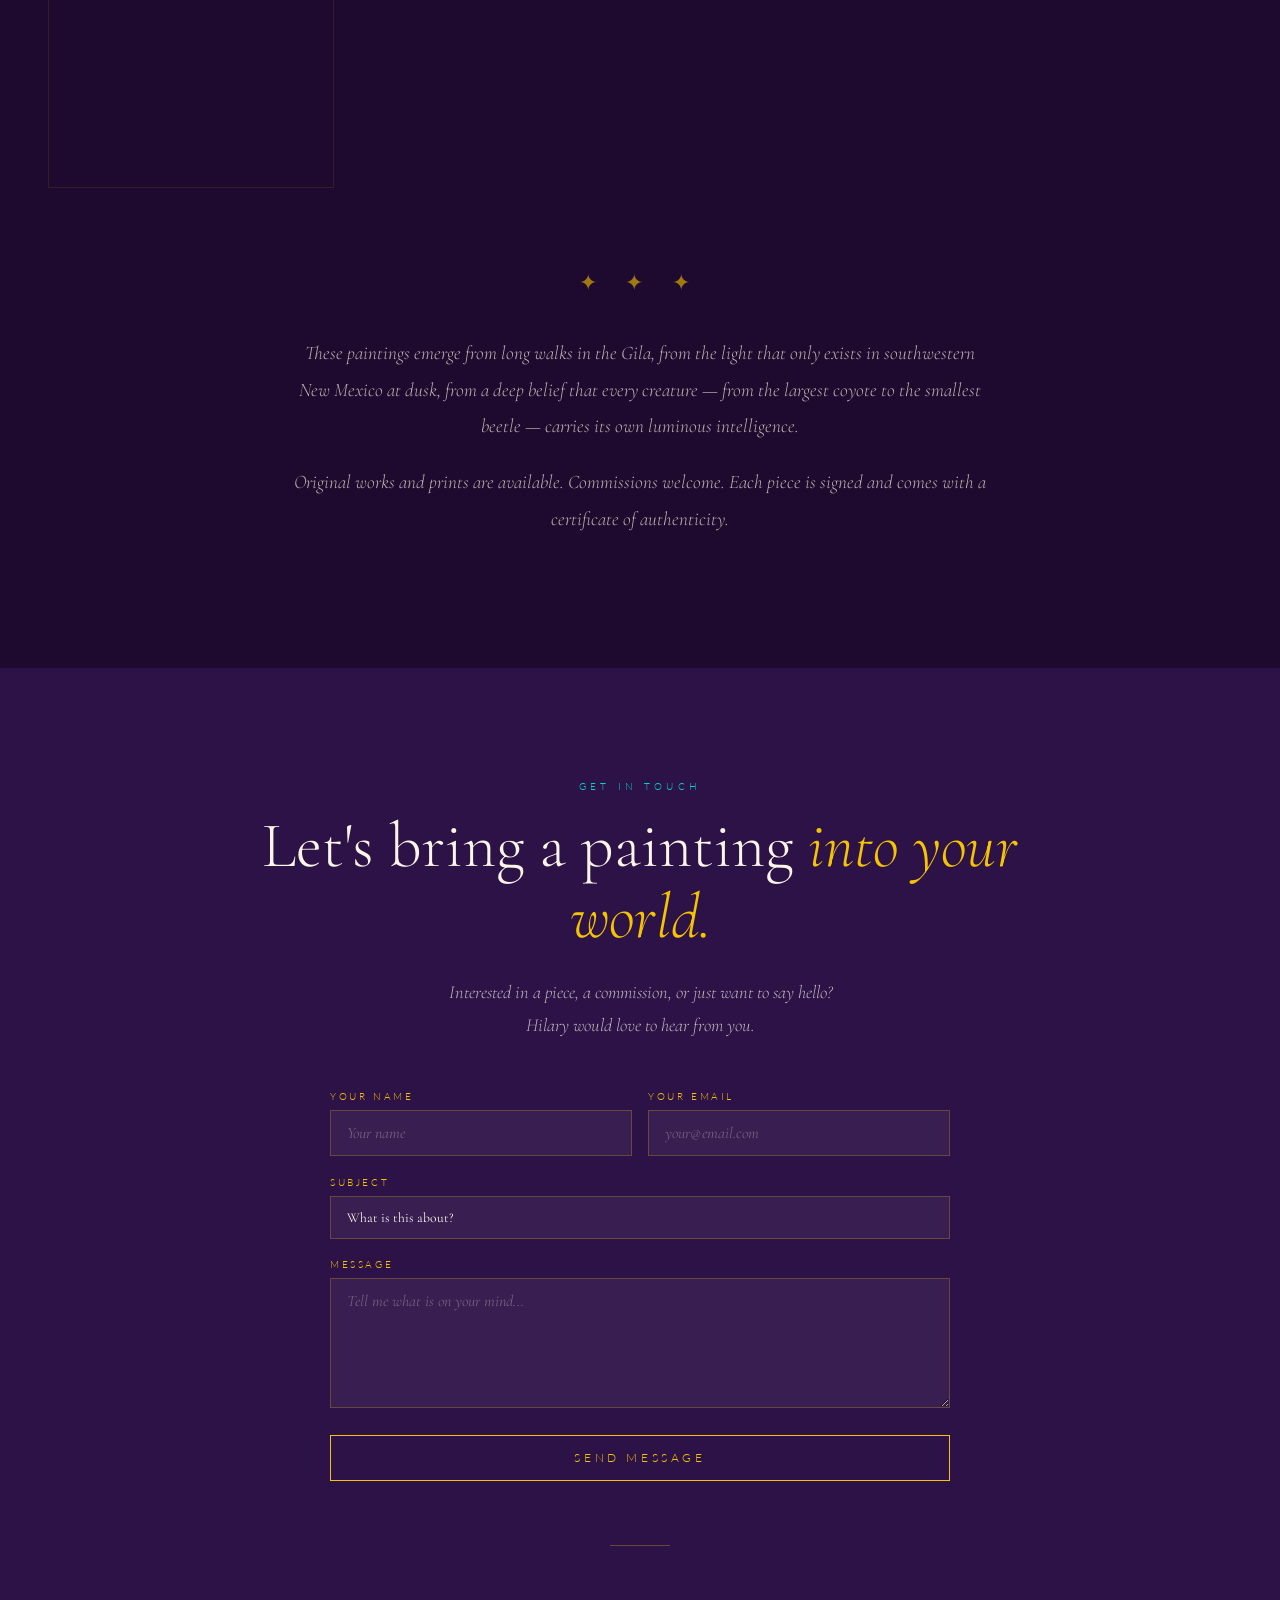
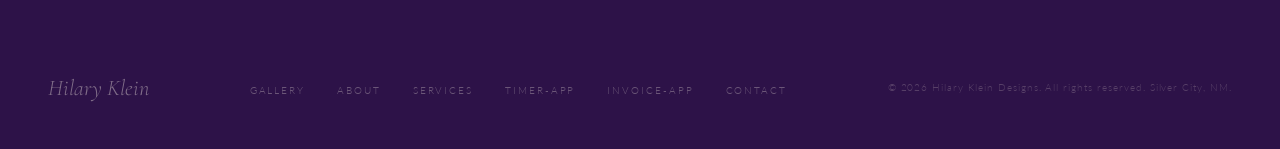
==== commit fc4c1bb1: "Update index.html" ====
--- a/index.html
+++ b/index.html
@@ -261,19 +261,12 @@
 
       
     </ul>
-    <span class="footer-copy">&copy; 2025 Hilary Klein Designs. All rights reserved. Silver City, NM.</span>
+    <span class="footer-copy">&copy; 2026 Hilary Klein Designs. All rights reserved. Silver City, NM.</span>
   </div>
 
 
    
-    <span class="footer-sig">Hilary Klein</span>
-    <ul class="footer-nav">
-      <li><a href="#gallery">Gallery</a></li>
-      <li><a href="#about">About</a></li>
-      <li><a href="#contact">Contact</a></li>
-    </ul>
-    <span class="footer-copy">© 2024 Hilary Klein. All rights reserved. Silver City, NM.</span>
-  </div>
+  
 </footer>
 
 <!-- ── LIGHTBOX ── -->
